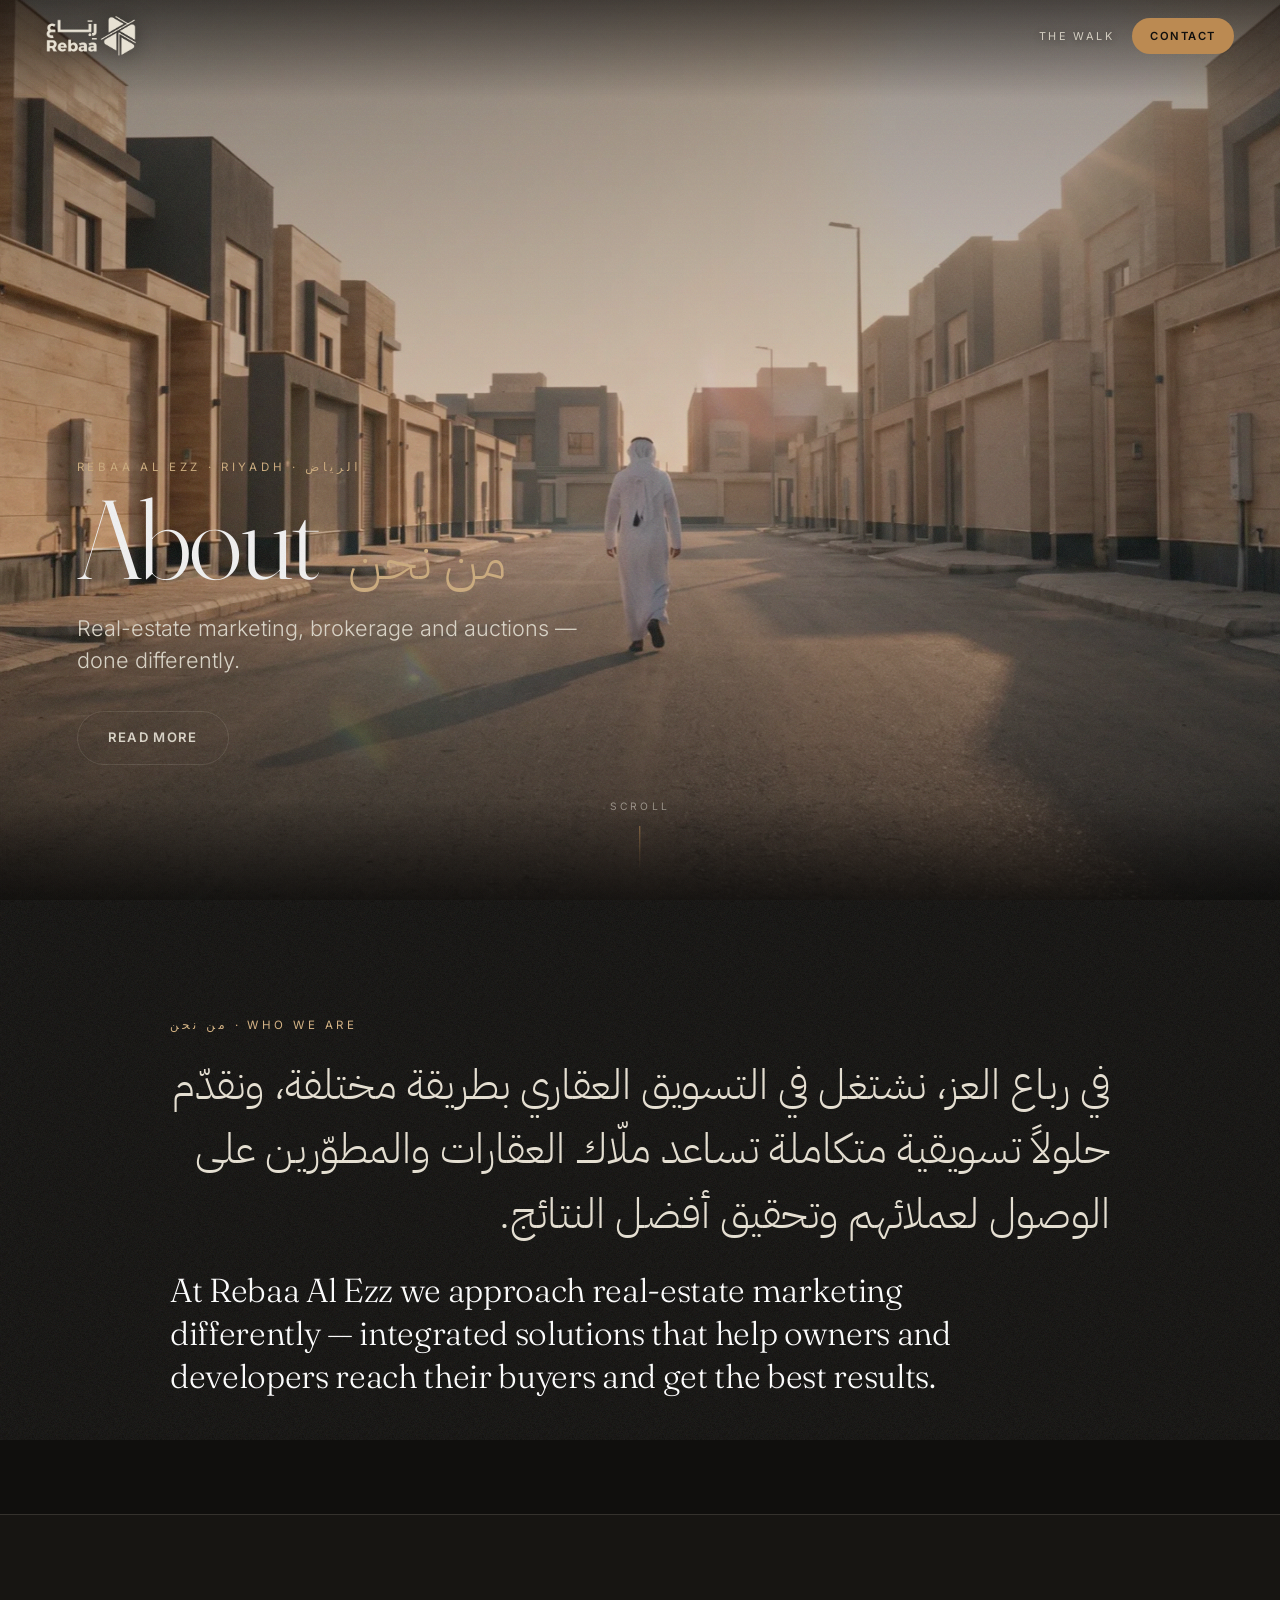
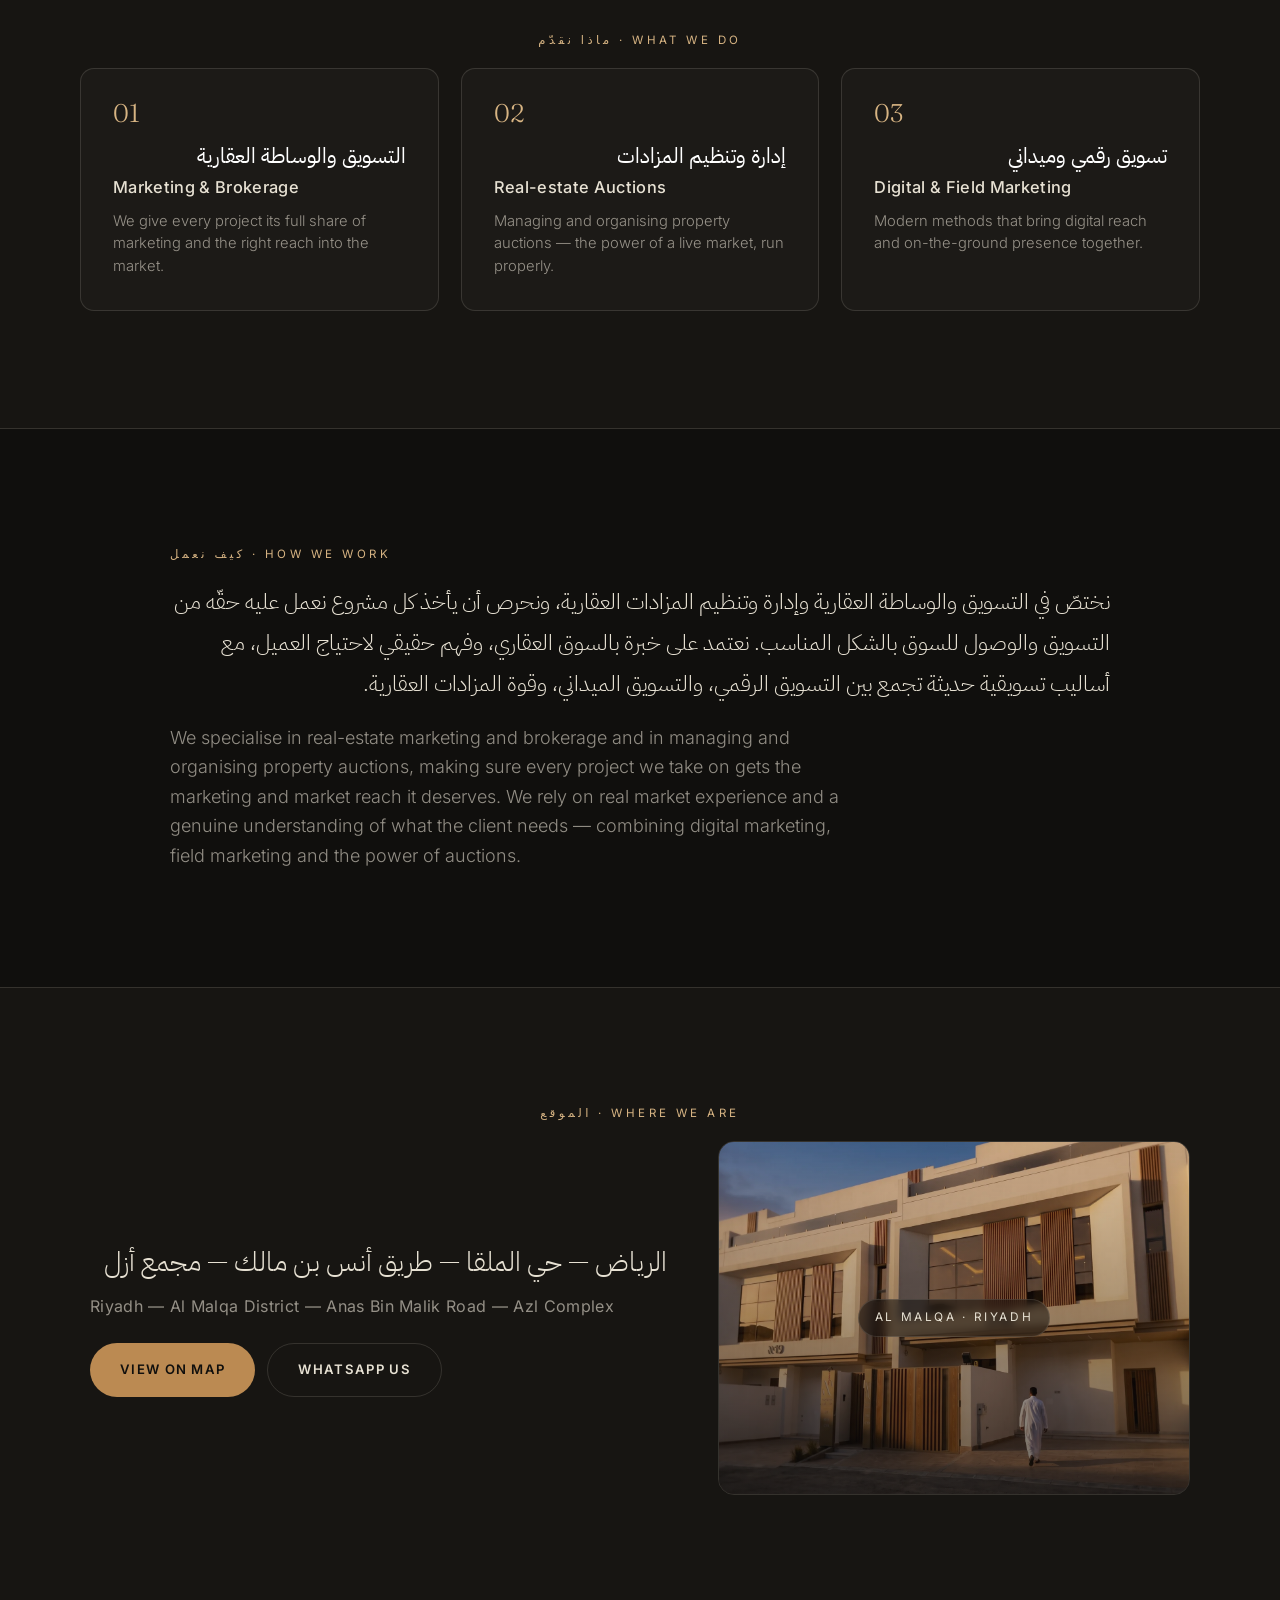
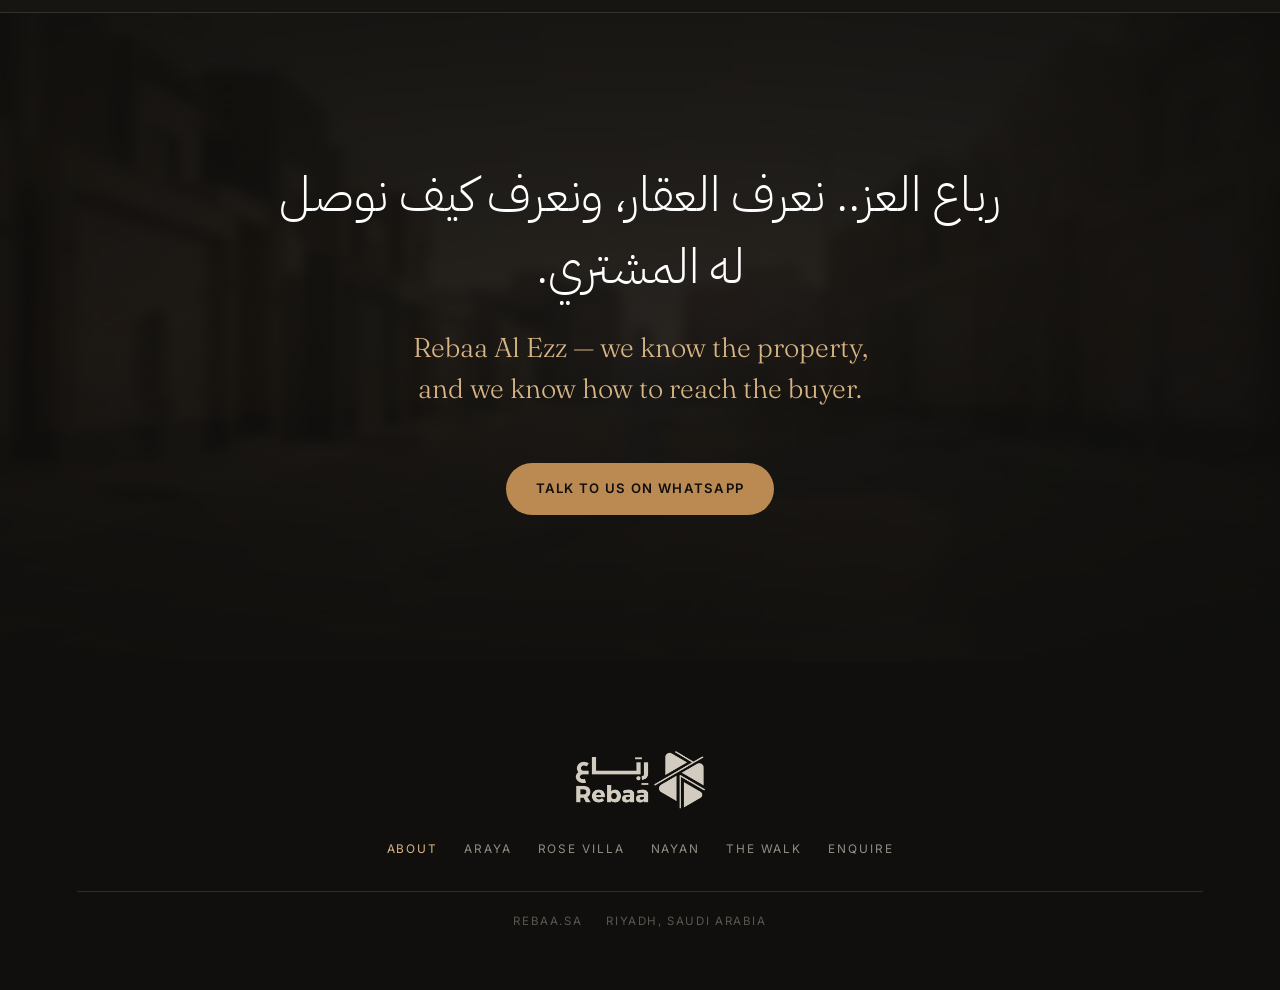
==== about.html @ f57288f0 "Add About page (Rebaa Al Ezz) — bilingual AR/EN, services, location, WhatsApp CTA; link from homepag" ====
<!doctype html>
<html lang="en">
<head>
<meta charset="utf-8" />
<meta name="viewport" content="width=device-width, initial-scale=1, viewport-fit=cover" />
<title>About — Rebaa Al Ezz</title>
<meta name="description" content="Rebaa Al Ezz (رباع العز) — real-estate marketing, brokerage and auctions in Riyadh. We know the property, and we know how to reach the buyer." />
<link rel="canonical" href="https://zaptapagency.github.io/rebaa-the-walk/about.html" />
<meta name="robots" content="index,follow" />
<meta property="og:type" content="website" />
<meta property="og:title" content="About — Rebaa Al Ezz, Riyadh" />
<meta property="og:description" content="Real-estate marketing, brokerage and auctions, done differently. Riyadh — Al Malqa." />
<meta property="og:image" content="https://zaptapagency.github.io/rebaa-the-walk/assets/img/hero.webp" />
<meta property="og:url" content="https://zaptapagency.github.io/rebaa-the-walk/about.html" />
<link rel="icon" type="image/png" href="assets/img/rebaa-symbol.png" />
<link rel="preload" as="image" href="assets/img/hero.webp" />
<link rel="stylesheet" href="assets/fonts/fonts.css?v=13" />
<link rel="stylesheet" href="styles.css?v=13" />
<link rel="stylesheet" href="project.css?v=13" />
<style>
  /* About-page layer */
  .about{ background:var(--ink); }
  .band{ padding:clamp(72px,13vh,150px) clamp(20px,6vw,88px); }
  .band--alt{ background:var(--ink-2); border-top:1px solid var(--line); border-bottom:1px solid var(--line); }
  .wrap{ max-width:940px; margin:0 auto; }
  .band__eyebrow{ font-size:.72rem; letter-spacing:.3em; text-transform:uppercase; color:var(--bronze-soft); margin:0 0 1.6em; }

  .lead-ar{ font-family:var(--arab); direction:rtl; text-align:right; font-size:clamp(1.5rem,3.4vw,2.6rem); line-height:1.55; color:var(--stone); font-weight:300; margin:0; }
  .lead-en{ font-family:var(--display); font-weight:300; font-size:clamp(1.35rem,2.6vw,2.1rem); line-height:1.28; letter-spacing:-.01em; color:var(--paper); margin:.7em 0 0; text-wrap:balance; }

  .body-ar{ font-family:var(--arab); direction:rtl; text-align:right; font-size:clamp(1.1rem,1.8vw,1.35rem); line-height:1.9; color:var(--stone); font-weight:300; margin:0; }
  .body-en{ font-size:clamp(1rem,1.4vw,1.16rem); line-height:1.65; color:var(--stone-dim); margin:1em 0 0; max-width:62ch; font-weight:300; }

  /* Pillars */
  .pillars{ display:grid; grid-template-columns:repeat(3,1fr); gap:clamp(16px,2vw,22px); max-width:1120px; margin:0 auto; }
  .pillar{ border:1px solid var(--line); border-radius:14px; padding:clamp(24px,2.6vw,32px); background:rgba(255,255,255,.025); }
  .pillar__n{ font-family:var(--display); font-weight:300; font-size:1.6rem; color:var(--bronze-soft); line-height:1; }
  .pillar__ar{ font-family:var(--arab); direction:rtl; text-align:right; display:block; font-size:1.3rem; color:var(--paper); margin:.7em 0 .15em; }
  .pillar h3{ font-family:var(--sans); font-weight:500; font-size:1.02rem; letter-spacing:.02em; color:var(--stone); margin:0 0 .6em; }
  .pillar p{ font-size:.92rem; line-height:1.55; color:var(--stone-dim); margin:0; font-weight:300; }

  /* Location */
  .loc{ display:grid; grid-template-columns:1.1fr .9fr; gap:clamp(28px,4vw,60px); align-items:center; max-width:1100px; margin:0 auto; }
  .loc__ar{ font-family:var(--arab); direction:rtl; text-align:right; font-size:clamp(1.25rem,2.2vw,1.7rem); line-height:1.7; color:var(--stone); font-weight:300; margin:0 0 .3em; }
  .loc__en{ font-size:1rem; color:var(--stone-dim); letter-spacing:.02em; margin:0 0 1.6em; }
  .loc__actions{ display:flex; gap:12px; flex-wrap:wrap; }
  .loc__card{ aspect-ratio:4/3; border-radius:16px; overflow:hidden; border:1px solid var(--line); position:relative; }
  .loc__card img{ width:100%; height:100%; object-fit:cover; display:block; filter:saturate(.9); }
  .loc__pin{ position:absolute; inset:0; display:flex; align-items:center; justify-content:center; background:linear-gradient(to top,rgba(16,15,13,.6),rgba(16,15,13,.1)); }
  .loc__pin span{ font-size:.74rem; letter-spacing:.22em; text-transform:uppercase; color:var(--stone); background:rgba(16,15,13,.5); border:1px solid var(--line); padding:9px 16px; border-radius:999px; backdrop-filter:blur(4px); }

  /* Tagline close */
  .close{ position:relative; overflow:hidden; min-height:72svh; display:flex; align-items:center; justify-content:center; text-align:center;
    padding:clamp(80px,14vh,150px) clamp(20px,6vw,88px);
    background:radial-gradient(120% 90% at 50% 0%, rgba(187,138,82,.12), transparent 60%), var(--ink); }
  .close__inner{ position:relative; z-index:2; max-width:760px; }
  .close__ar{ font-family:var(--arab); direction:rtl; font-size:clamp(1.7rem,4.2vw,3rem); line-height:1.5; color:var(--paper); font-weight:300; margin:0 0 .5em; }
  .close__en{ font-family:var(--display); font-weight:300; font-size:clamp(1.2rem,2.2vw,1.7rem); color:var(--bronze-soft); margin:0 0 2em; text-wrap:balance; }

  @media (max-width:820px){
    .pillars{ grid-template-columns:1fr; }
    .loc{ grid-template-columns:1fr; }
    .loc__card{ order:-1; }
  }
</style>
</head>
<body>

<div class="preloader" id="preloader" aria-hidden="true">
  <img class="preloader__logo" src="assets/img/rebaa-lockup.png" alt="Rebaa — Real Estate Development" />
  <div class="preloader__bar"><span id="preloaderFill"></span></div>
</div>

<div class="progress" aria-hidden="true"><span id="progressFill"></span></div>
<div class="film" aria-hidden="true"></div>

<header class="topbar">
  <a href="index.html" class="wordmark" aria-label="Rebaa — home">
    <img class="wordmark__img" src="assets/img/rebaa-mark.png" alt="Rebaa" />
  </a>
  <nav style="display:flex;gap:18px;align-items:center">
    <a class="topbar__back" href="index.html">The Walk</a>
    <a class="topbar__cta" href="https://wa.me/966561291512?text=%D9%85%D8%B1%D8%AD%D8%A8%D8%A7%D9%8B%20%D8%B1%D8%A8%D8%A7%D8%B9%20%D8%A7%D9%84%D8%B9%D8%B2%D8%8C%20%D8%A3%D8%B1%D8%BA%D8%A8%20%D8%A8%D8%A7%D9%84%D8%AA%D9%88%D8%A7%D8%B5%D9%84%20%D9%85%D8%B9%D9%83%D9%85" target="_blank" rel="noopener">Contact</a>
  </nav>
</header>

<main class="about">

  <!-- HERO -->
  <section class="p-hero" id="hero">
    <div class="p-hero__media" aria-hidden="true">
      <video class="bgvid" id="heroVid" poster="assets/img/hero.webp" muted loop autoplay playsinline preload="auto">
        <source src="assets/video/hero.mp4" type="video/mp4" />
      </video>
      <div class="scrim scrim--hero"></div>
      <div class="grain" aria-hidden="true"></div>
    </div>
    <div class="p-hero__content">
      <p class="p-hero__place">Rebaa Al Ezz · Riyadh · <span dir="rtl" lang="ar">الرياض</span></p>
      <div class="p-names">
        <h1 class="p-name">About</h1>
        <span class="p-name-ar" dir="rtl" lang="ar">من نحن</span>
      </div>
      <p class="p-hero__tag">Real-estate marketing, brokerage and auctions — done differently.</p>
      <div class="p-hero__cta">
        <a class="wa-btn wa-btn--ghost" href="#story">Read more</a>
      </div>
    </div>
    <a href="#story" class="scrollcue" aria-label="Read more"><span>Scroll</span><i></i></a>
  </section>

  <!-- WHO WE ARE -->
  <section class="band" id="story">
    <div class="wrap reveal">
      <p class="band__eyebrow">من نحن · Who we are</p>
      <p class="lead-ar" dir="rtl" lang="ar">في رباع العز، نشتغل في التسويق العقاري بطريقة مختلفة، ونقدّم حلولاً تسويقية متكاملة تساعد ملّاك العقارات والمطوّرين على الوصول لعملائهم وتحقيق أفضل النتائج.</p>
      <p class="lead-en">At Rebaa Al Ezz we approach real-estate marketing differently — integrated solutions that help owners and developers reach their buyers and get the best results.</p>
    </div>
  </section>

  <!-- WHAT WE DO -->
  <section class="band band--alt">
    <p class="band__eyebrow" style="text-align:center">ماذا نقدّم · What we do</p>
    <div class="pillars">
      <div class="pillar reveal">
        <div class="pillar__n">01</div>
        <span class="pillar__ar" dir="rtl" lang="ar">التسويق والوساطة العقارية</span>
        <h3>Marketing &amp; Brokerage</h3>
        <p>We give every project its full share of marketing and the right reach into the market.</p>
      </div>
      <div class="pillar reveal">
        <div class="pillar__n">02</div>
        <span class="pillar__ar" dir="rtl" lang="ar">إدارة وتنظيم المزادات</span>
        <h3>Real-estate Auctions</h3>
        <p>Managing and organising property auctions — the power of a live market, run properly.</p>
      </div>
      <div class="pillar reveal">
        <div class="pillar__n">03</div>
        <span class="pillar__ar" dir="rtl" lang="ar">تسويق رقمي وميداني</span>
        <h3>Digital &amp; Field Marketing</h3>
        <p>Modern methods that bring digital reach and on-the-ground presence together.</p>
      </div>
    </div>
  </section>

  <!-- HOW WE WORK -->
  <section class="band">
    <div class="wrap reveal">
      <p class="band__eyebrow">كيف نعمل · How we work</p>
      <p class="body-ar" dir="rtl" lang="ar">نختصّ في التسويق والوساطة العقارية وإدارة وتنظيم المزادات العقارية، ونحرص أن يأخذ كل مشروع نعمل عليه حقّه من التسويق والوصول للسوق بالشكل المناسب. نعتمد على خبرة بالسوق العقاري، وفهم حقيقي لاحتياج العميل، مع أساليب تسويقية حديثة تجمع بين التسويق الرقمي، والتسويق الميداني، وقوة المزادات العقارية.</p>
      <p class="body-en">We specialise in real-estate marketing and brokerage and in managing and organising property auctions, making sure every project we take on gets the marketing and market reach it deserves. We rely on real market experience and a genuine understanding of what the client needs — combining digital marketing, field marketing and the power of auctions.</p>
    </div>
  </section>

  <!-- WHERE WE ARE -->
  <section class="band band--alt">
    <p class="band__eyebrow" style="text-align:center">الموقع · Where we are</p>
    <div class="loc">
      <div class="reveal">
        <p class="loc__ar" dir="rtl" lang="ar">الرياض — حي الملقا — طريق أنس بن مالك — مجمع أزل</p>
        <p class="loc__en">Riyadh — Al Malqa District — Anas Bin Malik Road — Azl Complex</p>
        <div class="loc__actions">
          <a class="wa-btn" href="https://www.google.com/maps/search/?api=1&amp;query=Azl%20Complex%20Anas%20Bin%20Malik%20Road%20Al%20Malqa%20Riyadh" target="_blank" rel="noopener">View on map</a>
          <a class="wa-btn wa-btn--ghost" href="https://wa.me/966561291512?text=%D9%85%D8%B1%D8%AD%D8%A8%D8%A7%D9%8B%20%D8%B1%D8%A8%D8%A7%D8%B9%20%D8%A7%D9%84%D8%B9%D8%B2%D8%8C%20%D8%A3%D8%B1%D8%BA%D8%A8%20%D8%A8%D8%A7%D9%84%D8%AA%D9%88%D8%A7%D8%B5%D9%84%20%D9%85%D8%B9%D9%83%D9%85" target="_blank" rel="noopener">WhatsApp us</a>
        </div>
      </div>
      <a class="loc__card reveal" href="https://www.google.com/maps/search/?api=1&amp;query=Azl%20Complex%20Anas%20Bin%20Malik%20Road%20Al%20Malqa%20Riyadh" target="_blank" rel="noopener" aria-label="Open location on Google Maps">
        <img src="assets/img/nayan.webp" alt="Rebaa Al Ezz — Riyadh" loading="lazy" />
        <span class="loc__pin"><span>Al Malqa · Riyadh</span></span>
      </a>
    </div>
  </section>

  <!-- CLOSING TAGLINE -->
  <section class="close" id="contact">
    <div class="ambient" aria-hidden="true">
      <div class="ambient__img" style="background-image:url('assets/img/hero.webp')"></div>
      <div class="scrim scrim--veil"></div>
    </div>
    <div class="close__inner reveal">
      <p class="close__ar" dir="rtl" lang="ar">رباع العز.. نعرف العقار، ونعرف كيف نوصل له المشتري.</p>
      <p class="close__en">Rebaa Al Ezz — we know the property, and we know how to reach the buyer.</p>
      <a class="wa-btn" href="https://wa.me/966561291512?text=%D9%85%D8%B1%D8%AD%D8%A8%D8%A7%D9%8B%20%D8%B1%D8%A8%D8%A7%D8%B9%20%D8%A7%D9%84%D8%B9%D8%B2%D8%8C%20%D8%A3%D8%B1%D8%BA%D8%A8%20%D8%A8%D8%A7%D9%84%D8%AA%D9%88%D8%A7%D8%B5%D9%84%20%D9%85%D8%B9%D9%83%D9%85" target="_blank" rel="noopener">Talk to us on WhatsApp</a>
    </div>
  </section>

</main>

<footer class="p-foot">
  <img class="p-foot__logo" src="assets/img/rebaa-mark.png" alt="Rebaa" />
  <nav class="p-foot__nav">
    <a href="about.html" class="is-here">About</a>
    <a href="araya.html">Araya</a>
    <a href="rosevilla.html">Rose Villa</a>
    <a href="nayan.html">Nayan</a>
    <a href="index.html">The Walk</a>
    <a href="offer.html">Enquire</a>
  </nav>
  <div class="p-foot__meta">
    <span>rebaa.sa</span>
    <span>Riyadh, Saudi Arabia</span>
  </div>
</footer>

<script src="assets/vendor/lenis.min.js?v=13"></script>
<script src="project.js?v=13"></script>
</body>
</html>
---- assets/fonts/fonts.css ----
/* latin-ext */
@font-face {
  font-family: 'Fraunces';
  font-style: normal;
  font-weight: 300;
  font-display: swap;
  src: url(6NU78FyLNQOQZAnv9bYEvDiIdE9Ea92uemAk_WBq8U_9v0c2Wa0KxCFTeO-U.woff2) format('woff2');
  unicode-range: U+0100-02BA, U+02BD-02C5, U+02C7-02CC, U+02CE-02D7, U+02DD-02FF, U+0304, U+0308, U+0329, U+1D00-1DBF, U+1E00-1E9F, U+1EF2-1EFF, U+2020, U+20A0-20AB, U+20AD-20C0, U+2113, U+2C60-2C7F, U+A720-A7FF;
}
/* latin */
@font-face {
  font-family: 'Fraunces';
  font-style: normal;
  font-weight: 300;
  font-display: swap;
  src: url(6NU78FyLNQOQZAnv9bYEvDiIdE9Ea92uemAk_WBq8U_9v0c2Wa0KxC9TeA.woff2) format('woff2');
  unicode-range: U+0000-00FF, U+0131, U+0152-0153, U+02BB-02BC, U+02C6, U+02DA, U+02DC, U+0304, U+0308, U+0329, U+2000-206F, U+20AC, U+2122, U+2191, U+2193, U+2212, U+2215, U+FEFF, U+FFFD;
}
/* latin-ext */
@font-face {
  font-family: 'Fraunces';
  font-style: normal;
  font-weight: 400;
  font-display: swap;
  src: url(6NU78FyLNQOQZAnv9bYEvDiIdE9Ea92uemAk_WBq8U_9v0c2Wa0KxCFTeO-U.woff2) format('woff2');
  unicode-range: U+0100-02BA, U+02BD-02C5, U+02C7-02CC, U+02CE-02D7, U+02DD-02FF, U+0304, U+0308, U+0329, U+1D00-1DBF, U+1E00-1E9F, U+1EF2-1EFF, U+2020, U+20A0-20AB, U+20AD-20C0, U+2113, U+2C60-2C7F, U+A720-A7FF;
}
/* latin */
@font-face {
  font-family: 'Fraunces';
  font-style: normal;
  font-weight: 400;
  font-display: swap;
  src: url(6NU78FyLNQOQZAnv9bYEvDiIdE9Ea92uemAk_WBq8U_9v0c2Wa0KxC9TeA.woff2) format('woff2');
  unicode-range: U+0000-00FF, U+0131, U+0152-0153, U+02BB-02BC, U+02C6, U+02DA, U+02DC, U+0304, U+0308, U+0329, U+2000-206F, U+20AC, U+2122, U+2191, U+2193, U+2212, U+2215, U+FEFF, U+FFFD;
}
/* latin-ext */
@font-face {
  font-family: 'Fraunces';
  font-style: normal;
  font-weight: 500;
  font-display: swap;
  src: url(6NU78FyLNQOQZAnv9bYEvDiIdE9Ea92uemAk_WBq8U_9v0c2Wa0KxCFTeO-U.woff2) format('woff2');
  unicode-range: U+0100-02BA, U+02BD-02C5, U+02C7-02CC, U+02CE-02D7, U+02DD-02FF, U+0304, U+0308, U+0329, U+1D00-1DBF, U+1E00-1E9F, U+1EF2-1EFF, U+2020, U+20A0-20AB, U+20AD-20C0, U+2113, U+2C60-2C7F, U+A720-A7FF;
}
/* latin */
@font-face {
  font-family: 'Fraunces';
  font-style: normal;
  font-weight: 500;
  font-display: swap;
  src: url(6NU78FyLNQOQZAnv9bYEvDiIdE9Ea92uemAk_WBq8U_9v0c2Wa0KxC9TeA.woff2) format('woff2');
  unicode-range: U+0000-00FF, U+0131, U+0152-0153, U+02BB-02BC, U+02C6, U+02DA, U+02DC, U+0304, U+0308, U+0329, U+2000-206F, U+20AC, U+2122, U+2191, U+2193, U+2212, U+2215, U+FEFF, U+FFFD;
}
/* arabic */
@font-face {
  font-family: 'IBM Plex Sans Arabic';
  font-style: normal;
  font-weight: 300;
  font-display: swap;
  src: url(Qw3NZRtWPQCuHme67tEYUIx3Kh0PHR9N6YOW_uCRXMR5Kw.woff2) format('woff2');
  unicode-range: U+0600-06FF, U+0750-077F, U+0870-088E, U+0890-0891, U+0897-08E1, U+08E3-08FF, U+200C-200E, U+2010-2011, U+204F, U+2E41, U+FB50-FDFF, U+FE70-FE74, U+FE76-FEFC, U+102E0-102FB, U+10E60-10E7E, U+10EC2-10EC4, U+10EFC-10EFF, U+1EE00-1EE03, U+1EE05-1EE1F, U+1EE21-1EE22, U+1EE24, U+1EE27, U+1EE29-1EE32, U+1EE34-1EE37, U+1EE39, U+1EE3B, U+1EE42, U+1EE47, U+1EE49, U+1EE4B, U+1EE4D-1EE4F, U+1EE51-1EE52, U+1EE54, U+1EE57, U+1EE59, U+1EE5B, U+1EE5D, U+1EE5F, U+1EE61-1EE62, U+1EE64, U+1EE67-1EE6A, U+1EE6C-1EE72, U+1EE74-1EE77, U+1EE79-1EE7C, U+1EE7E, U+1EE80-1EE89, U+1EE8B-1EE9B, U+1EEA1-1EEA3, U+1EEA5-1EEA9, U+1EEAB-1EEBB, U+1EEF0-1EEF1;
}
/* latin-ext */
@font-face {
  font-family: 'IBM Plex Sans Arabic';
  font-style: normal;
  font-weight: 300;
  font-display: swap;
  src: url(Qw3NZRtWPQCuHme67tEYUIx3Kh0PHR9N6YOW_uCaXMR5Kw.woff2) format('woff2');
  unicode-range: U+0100-02BA, U+02BD-02C5, U+02C7-02CC, U+02CE-02D7, U+02DD-02FF, U+0304, U+0308, U+0329, U+1D00-1DBF, U+1E00-1E9F, U+1EF2-1EFF, U+2020, U+20A0-20AB, U+20AD-20C0, U+2113, U+2C60-2C7F, U+A720-A7FF;
}
/* latin */
@font-face {
  font-family: 'IBM Plex Sans Arabic';
  font-style: normal;
  font-weight: 300;
  font-display: swap;
  src: url(Qw3NZRtWPQCuHme67tEYUIx3Kh0PHR9N6YOW_uCUXMQ.woff2) format('woff2');
  unicode-range: U+0000-00FF, U+0131, U+0152-0153, U+02BB-02BC, U+02C6, U+02DA, U+02DC, U+0304, U+0308, U+0329, U+2000-206F, U+20AC, U+2122, U+2191, U+2193, U+2212, U+2215, U+FEFF, U+FFFD;
}
/* arabic */
@font-face {
  font-family: 'IBM Plex Sans Arabic';
  font-style: normal;
  font-weight: 400;
  font-display: swap;
  src: url(Qw3CZRtWPQCuHme67tEYUIx3Kh0PHR9N6Ys43PWrfQ.woff2) format('woff2');
  unicode-range: U+0600-06FF, U+0750-077F, U+0870-088E, U+0890-0891, U+0897-08E1, U+08E3-08FF, U+200C-200E, U+2010-2011, U+204F, U+2E41, U+FB50-FDFF, U+FE70-FE74, U+FE76-FEFC, U+102E0-102FB, U+10E60-10E7E, U+10EC2-10EC4, U+10EFC-10EFF, U+1EE00-1EE03, U+1EE05-1EE1F, U+1EE21-1EE22, U+1EE24, U+1EE27, U+1EE29-1EE32, U+1EE34-1EE37, U+1EE39, U+1EE3B, U+1EE42, U+1EE47, U+1EE49, U+1EE4B, U+1EE4D-1EE4F, U+1EE51-1EE52, U+1EE54, U+1EE57, U+1EE59, U+1EE5B, U+1EE5D, U+1EE5F, U+1EE61-1EE62, U+1EE64, U+1EE67-1EE6A, U+1EE6C-1EE72, U+1EE74-1EE77, U+1EE79-1EE7C, U+1EE7E, U+1EE80-1EE89, U+1EE8B-1EE9B, U+1EEA1-1EEA3, U+1EEA5-1EEA9, U+1EEAB-1EEBB, U+1EEF0-1EEF1;
}
/* latin-ext */
@font-face {
  font-family: 'IBM Plex Sans Arabic';
  font-style: normal;
  font-weight: 400;
  font-display: swap;
  src: url(Qw3CZRtWPQCuHme67tEYUIx3Kh0PHR9N6Ysz3PWrfQ.woff2) format('woff2');
  unicode-range: U+0100-02BA, U+02BD-02C5, U+02C7-02CC, U+02CE-02D7, U+02DD-02FF, U+0304, U+0308, U+0329, U+1D00-1DBF, U+1E00-1E9F, U+1EF2-1EFF, U+2020, U+20A0-20AB, U+20AD-20C0, U+2113, U+2C60-2C7F, U+A720-A7FF;
}
/* latin */
@font-face {
  font-family: 'IBM Plex Sans Arabic';
  font-style: normal;
  font-weight: 400;
  font-display: swap;
  src: url(Qw3CZRtWPQCuHme67tEYUIx3Kh0PHR9N6Ys93PU.woff2) format('woff2');
  unicode-range: U+0000-00FF, U+0131, U+0152-0153, U+02BB-02BC, U+02C6, U+02DA, U+02DC, U+0304, U+0308, U+0329, U+2000-206F, U+20AC, U+2122, U+2191, U+2193, U+2212, U+2215, U+FEFF, U+FFFD;
}
/* arabic */
@font-face {
  font-family: 'IBM Plex Sans Arabic';
  font-style: normal;
  font-weight: 600;
  font-display: swap;
  src: url(Qw3NZRtWPQCuHme67tEYUIx3Kh0PHR9N6YPi-OCRXMR5Kw.woff2) format('woff2');
  unicode-range: U+0600-06FF, U+0750-077F, U+0870-088E, U+0890-0891, U+0897-08E1, U+08E3-08FF, U+200C-200E, U+2010-2011, U+204F, U+2E41, U+FB50-FDFF, U+FE70-FE74, U+FE76-FEFC, U+102E0-102FB, U+10E60-10E7E, U+10EC2-10EC4, U+10EFC-10EFF, U+1EE00-1EE03, U+1EE05-1EE1F, U+1EE21-1EE22, U+1EE24, U+1EE27, U+1EE29-1EE32, U+1EE34-1EE37, U+1EE39, U+1EE3B, U+1EE42, U+1EE47, U+1EE49, U+1EE4B, U+1EE4D-1EE4F, U+1EE51-1EE52, U+1EE54, U+1EE57, U+1EE59, U+1EE5B, U+1EE5D, U+1EE5F, U+1EE61-1EE62, U+1EE64, U+1EE67-1EE6A, U+1EE6C-1EE72, U+1EE74-1EE77, U+1EE79-1EE7C, U+1EE7E, U+1EE80-1EE89, U+1EE8B-1EE9B, U+1EEA1-1EEA3, U+1EEA5-1EEA9, U+1EEAB-1EEBB, U+1EEF0-1EEF1;
}
/* latin-ext */
@font-face {
  font-family: 'IBM Plex Sans Arabic';
  font-style: normal;
  font-weight: 600;
  font-display: swap;
  src: url(Qw3NZRtWPQCuHme67tEYUIx3Kh0PHR9N6YPi-OCaXMR5Kw.woff2) format('woff2');
  unicode-range: U+0100-02BA, U+02BD-02C5, U+02C7-02CC, U+02CE-02D7, U+02DD-02FF, U+0304, U+0308, U+0329, U+1D00-1DBF, U+1E00-1E9F, U+1EF2-1EFF, U+2020, U+20A0-20AB, U+20AD-20C0, U+2113, U+2C60-2C7F, U+A720-A7FF;
}
/* latin */
@font-face {
  font-family: 'IBM Plex Sans Arabic';
  font-style: normal;
  font-weight: 600;
  font-display: swap;
  src: url(Qw3NZRtWPQCuHme67tEYUIx3Kh0PHR9N6YPi-OCUXMQ.woff2) format('woff2');
  unicode-range: U+0000-00FF, U+0131, U+0152-0153, U+02BB-02BC, U+02C6, U+02DA, U+02DC, U+0304, U+0308, U+0329, U+2000-206F, U+20AC, U+2122, U+2191, U+2193, U+2212, U+2215, U+FEFF, U+FFFD;
}
/* latin-ext */
@font-face {
  font-family: 'Inter';
  font-style: normal;
  font-weight: 300;
  font-display: swap;
  src: url(UcC73FwrK3iLTeHuS_nVMrMxCp50SjIa25L7SUc.woff2) format('woff2');
  unicode-range: U+0100-02BA, U+02BD-02C5, U+02C7-02CC, U+02CE-02D7, U+02DD-02FF, U+0304, U+0308, U+0329, U+1D00-1DBF, U+1E00-1E9F, U+1EF2-1EFF, U+2020, U+20A0-20AB, U+20AD-20C0, U+2113, U+2C60-2C7F, U+A720-A7FF;
}
/* latin */
@font-face {
  font-family: 'Inter';
  font-style: normal;
  font-weight: 300;
  font-display: swap;
  src: url(UcC73FwrK3iLTeHuS_nVMrMxCp50SjIa1ZL7.woff2) format('woff2');
  unicode-range: U+0000-00FF, U+0131, U+0152-0153, U+02BB-02BC, U+02C6, U+02DA, U+02DC, U+0304, U+0308, U+0329, U+2000-206F, U+20AC, U+2122, U+2191, U+2193, U+2212, U+2215, U+FEFF, U+FFFD;
}
/* latin-ext */
@font-face {
  font-family: 'Inter';
  font-style: normal;
  font-weight: 400;
  font-display: swap;
  src: url(UcC73FwrK3iLTeHuS_nVMrMxCp50SjIa25L7SUc.woff2) format('woff2');
  unicode-range: U+0100-02BA, U+02BD-02C5, U+02C7-02CC, U+02CE-02D7, U+02DD-02FF, U+0304, U+0308, U+0329, U+1D00-1DBF, U+1E00-1E9F, U+1EF2-1EFF, U+2020, U+20A0-20AB, U+20AD-20C0, U+2113, U+2C60-2C7F, U+A720-A7FF;
}
/* latin */
@font-face {
  font-family: 'Inter';
  font-style: normal;
  font-weight: 400;
  font-display: swap;
  src: url(UcC73FwrK3iLTeHuS_nVMrMxCp50SjIa1ZL7.woff2) format('woff2');
  unicode-range: U+0000-00FF, U+0131, U+0152-0153, U+02BB-02BC, U+02C6, U+02DA, U+02DC, U+0304, U+0308, U+0329, U+2000-206F, U+20AC, U+2122, U+2191, U+2193, U+2212, U+2215, U+FEFF, U+FFFD;
}
/* latin-ext */
@font-face {
  font-family: 'Inter';
  font-style: normal;
  font-weight: 500;
  font-display: swap;
  src: url(UcC73FwrK3iLTeHuS_nVMrMxCp50SjIa25L7SUc.woff2) format('woff2');
  unicode-range: U+0100-02BA, U+02BD-02C5, U+02C7-02CC, U+02CE-02D7, U+02DD-02FF, U+0304, U+0308, U+0329, U+1D00-1DBF, U+1E00-1E9F, U+1EF2-1EFF, U+2020, U+20A0-20AB, U+20AD-20C0, U+2113, U+2C60-2C7F, U+A720-A7FF;
}
/* latin */
@font-face {
  font-family: 'Inter';
  font-style: normal;
  font-weight: 500;
  font-display: swap;
  src: url(UcC73FwrK3iLTeHuS_nVMrMxCp50SjIa1ZL7.woff2) format('woff2');
  unicode-range: U+0000-00FF, U+0131, U+0152-0153, U+02BB-02BC, U+02C6, U+02DA, U+02DC, U+0304, U+0308, U+0329, U+2000-206F, U+20AC, U+2122, U+2191, U+2193, U+2212, U+2215, U+FEFF, U+FFFD;
}
/* latin-ext */
@font-face {
  font-family: 'Inter';
  font-style: normal;
  font-weight: 600;
  font-display: swap;
  src: url(UcC73FwrK3iLTeHuS_nVMrMxCp50SjIa25L7SUc.woff2) format('woff2');
  unicode-range: U+0100-02BA, U+02BD-02C5, U+02C7-02CC, U+02CE-02D7, U+02DD-02FF, U+0304, U+0308, U+0329, U+1D00-1DBF, U+1E00-1E9F, U+1EF2-1EFF, U+2020, U+20A0-20AB, U+20AD-20C0, U+2113, U+2C60-2C7F, U+A720-A7FF;
}
/* latin */
@font-face {
  font-family: 'Inter';
  font-style: normal;
  font-weight: 600;
  font-display: swap;
  src: url(UcC73FwrK3iLTeHuS_nVMrMxCp50SjIa1ZL7.woff2) format('woff2');
  unicode-range: U+0000-00FF, U+0131, U+0152-0153, U+02BB-02BC, U+02C6, U+02DA, U+02DC, U+0304, U+0308, U+0329, U+2000-206F, U+20AC, U+2122, U+2191, U+2193, U+2212, U+2215, U+FEFF, U+FFFD;
}
---- styles.css ----
/* ============================================================
   Rebaa — The Walk
   Layout: full-bleed cinematic scroll. Sticky video chapters,
   a right-side chapter rail, a bronze top progress line.
   Committed single visual world: dark, warm, filmic.
   ============================================================ */

:root{
  /* Color — Rebaa palette (Stone / Charcoal / Bronze on an ink ground) */
  --ink:        #100f0d;   /* deep ground behind everything */
  --ink-2:      #171512;
  --charcoal:   #2b2a28;
  --stone:      #e7e1d3;   /* primary light text */
  --stone-dim:  rgba(231,225,211,.60);
  --stone-faint:rgba(231,225,211,.34);
  --paper:      #ffffff;
  --bronze:     #bb8a52;   /* single deliberate accent */
  --bronze-soft:#d7b483;
  --line:       rgba(231,225,211,.14);

  /* Type */
  --display: "Fraunces", Georgia, "Times New Roman", serif;
  --sans:    "Inter", system-ui, -apple-system, sans-serif;
  --arab:    "IBM Plex Sans Arabic", "Inter", sans-serif;

  /* Motion */
  --ease: cubic-bezier(.22,.61,.36,1);

  color-scheme: dark;
}

*{ box-sizing:border-box; }
html{ -webkit-font-smoothing:antialiased; text-rendering:optimizeLegibility; }
html, body{ margin:0; background:var(--ink); color:var(--stone); }
body{
  font-family:var(--sans);
  font-weight:400;
  line-height:1.5;
  overflow-x:hidden;
}

/* Lenis smooth scroll */
html.lenis, html.lenis body{ height:auto; }
.lenis.lenis-smooth{ scroll-behavior:auto !important; }
.lenis.lenis-smooth [data-lenis-prevent]{ overscroll-behavior:contain; }
.lenis.lenis-stopped{ overflow:hidden; }
img,video{ max-width:100%; display:block; }
a{ color:inherit; text-decoration:none; }
::selection{ background:var(--bronze); color:var(--ink); }

/* ---------- Shared type bits ---------- */
.eyebrow{
  font-size:.72rem; letter-spacing:.32em; text-transform:uppercase;
  color:var(--bronze-soft); font-weight:500; margin:0;
}

/* ============================================================
   Preloader
   ============================================================ */
.preloader{
  position:fixed; inset:0; z-index:200;
  background:var(--ink);
  display:flex; flex-direction:column; align-items:center; justify-content:center;
  gap:28px;
  transition:opacity .9s var(--ease), visibility .9s var(--ease);
}
.preloader.is-done{ opacity:0; visibility:hidden; }
.preloader__logo{ width:clamp(190px,30vw,280px); height:auto; opacity:.95; }
.preloader__bar{ width:140px; height:1px; background:var(--line); overflow:hidden; }
.preloader__bar span{ display:block; height:100%; width:0; background:var(--bronze); transition:width .2s linear; }

/* ============================================================
   Scroll progress + top bar
   ============================================================ */
.progress{
  position:fixed; top:0; left:0; right:0; height:2px; z-index:120;
  background:transparent;
}
.progress span{ display:block; height:100%; width:0; background:linear-gradient(90deg,var(--bronze),var(--bronze-soft)); }

.topbar{
  position:fixed; top:0; left:0; right:0; z-index:110;
  display:flex; align-items:center; justify-content:space-between;
  padding:20px clamp(18px,4vw,46px);
  padding-top:calc(16px + env(safe-area-inset-top,0px));
  pointer-events:none;
}
.topbar a{ pointer-events:auto; }
.wordmark{ display:flex; align-items:center; }
.wordmark__img{ height:clamp(30px,4.4vw,40px); width:auto; filter:drop-shadow(0 1px 10px rgba(0,0,0,.5)); }
.topbar__meta{ font-size:.68rem; letter-spacing:.28em; text-transform:uppercase; color:var(--stone); opacity:.85; text-shadow:0 1px 8px rgba(0,0,0,.6); }

/* ============================================================
   Chapter rail (right side)
   ============================================================ */
.rail{
  position:fixed; z-index:110; right:clamp(14px,3vw,34px); top:50%; transform:translateY(-50%);
  display:flex; flex-direction:column; gap:18px;
}
.rail__item{ display:flex; align-items:center; gap:12px; justify-content:flex-end; }
.rail__item i{
  width:9px; height:9px; border-radius:50%;
  border:1px solid var(--stone-faint); background:transparent;
  transition:all .4s var(--ease); flex:0 0 auto;
}
.rail__item span{
  font-size:.66rem; letter-spacing:.14em; text-transform:uppercase;
  color:var(--stone-faint);
  opacity:0; transform:translateX(6px);
  transition:all .4s var(--ease);
  white-space:nowrap;
}
.rail__item:hover span{ opacity:1; transform:translateX(0); color:var(--stone-dim); }
.rail__item.is-active i{ background:var(--bronze); border-color:var(--bronze); transform:scale(1.25); box-shadow:0 0 0 4px rgba(187,138,82,.16); }
.rail__item.is-active span{ opacity:1; transform:translateX(0); color:var(--stone); }

/* ============================================================
   Media primitives (video, scrim, grain)
   ============================================================ */
.bgvid{
  position:absolute; inset:0; width:100%; height:100%;
  object-fit:cover; object-position:center;
  transform:translateZ(0); backface-visibility:hidden;
}
.scrim{
  position:absolute; inset:0;
  background:
    linear-gradient(to top, rgba(16,15,13,.82) 0%, rgba(16,15,13,.12) 42%, rgba(16,15,13,.34) 100%),
    linear-gradient(to right, rgba(16,15,13,.55), rgba(16,15,13,0) 55%);
}
.scrim--hero{
  background:
    linear-gradient(to top, rgba(16,15,13,.80) 0%, rgba(16,15,13,0) 40%, rgba(16,15,13,.45) 100%);
}
.grain{
  position:absolute; inset:0; pointer-events:none; opacity:.05; mix-blend-mode:overlay;
  background-image:url("data:image/svg+xml,%3Csvg xmlns='http://www.w3.org/2000/svg' width='120' height='120'%3E%3Cfilter id='n'%3E%3CfeTurbulence type='fractalNoise' baseFrequency='.9' numOctaves='2'/%3E%3C/filter%3E%3Crect width='100%25' height='100%25' filter='url(%23n)'/%3E%3C/svg%3E");
}

/* ============================================================
   GLOBAL CINEMATIC LAYER — over the whole page
   widescreen grade + vignette + animated grain + faint flicker
   ============================================================ */
.film{
  position:fixed; inset:0; z-index:95; pointer-events:none;
  background:
    /* warm cinematic grade */
    linear-gradient(to bottom, rgba(40,26,12,.06), rgba(10,14,20,.06)),
    /* widescreen top/bottom darkening */
    linear-gradient(to bottom, rgba(6,5,4,.55) 0%, transparent 11%, transparent 89%, rgba(6,5,4,.62) 100%),
    /* vignette */
    radial-gradient(135% 120% at 50% 46%, transparent 48%, rgba(6,5,4,.5) 100%);
  animation:filmFlicker 7s ease-in-out infinite;
}
.film::after{
  content:""; position:absolute; inset:-60%;
  background-image:url("data:image/svg+xml,%3Csvg xmlns='http://www.w3.org/2000/svg' width='160' height='160'%3E%3Cfilter id='n'%3E%3CfeTurbulence type='fractalNoise' baseFrequency='1.4' numOctaves='2' stitchTiles='stitch'/%3E%3C/filter%3E%3Crect width='100%25' height='100%25' filter='url(%23n)'/%3E%3C/svg%3E");
  background-size:90px 90px;
  opacity:.11; mix-blend-mode:overlay;
  animation:filmGrain 1.05s steps(3) infinite;
}
@keyframes filmGrain{
  0%{transform:translate(0,0)} 25%{transform:translate(-3%,2%)}
  50%{transform:translate(2%,-2%)} 75%{transform:translate(-2%,-3%)} 100%{transform:translate(2%,2%)}
}
@keyframes filmFlicker{ 0%,100%{opacity:1} 48%{opacity:.965} 52%{opacity:.985} 70%{opacity:.955} }

/* Ambient moving backdrop reused in flat sections */
.ambient{ position:absolute; inset:0; overflow:hidden; z-index:0; }
.ambient__img{
  position:absolute; inset:0; background-size:cover; background-position:center;
  filter:blur(5px) saturate(.9); opacity:.5; transform:scale(1.14) translateZ(0);
  animation:ambientZoom 28s ease-in-out infinite alternate;
}
@keyframes ambientZoom{ from{ transform:scale(1.12) translate(0,0) } to{ transform:scale(1.2) translate(-1.5%,-1%) } }
.scrim--veil{
  background:
    linear-gradient(to bottom, rgba(16,15,13,.82), rgba(16,15,13,.72) 50%, rgba(16,15,13,.88)),
    radial-gradient(90% 70% at 50% 50%, rgba(16,15,13,.25), rgba(16,15,13,.8));
}

/* ============================================================
   HERO
   ============================================================ */
.hero{ position:relative; height:100svh; min-height:560px; overflow:hidden; }
.hero__media{ position:absolute; inset:0; transform:scale(1.06); transform-origin:center; will-change:transform; }
.hero__content{
  position:absolute; left:clamp(20px,6vw,88px); bottom:clamp(96px,16vh,170px); right:clamp(20px,6vw,88px);
  max-width:min(92vw,880px);
  will-change:transform,opacity;
}
.hero__title{
  font-family:var(--display); font-weight:300; font-optical-sizing:auto;
  font-size:clamp(2.6rem,7vw,6rem); line-height:1.02; letter-spacing:-.015em;
  margin:.28em 0 .4em; color:var(--paper); text-wrap:balance;
}
.hero__sub{ font-size:clamp(1rem,1.5vw,1.2rem); color:var(--stone-dim); max-width:46ch; margin:0; font-weight:300; }
.hero__ar{ font-family:var(--arab); font-size:clamp(.95rem,1.4vw,1.15rem); color:var(--stone-faint); margin:1.1em 0 0; font-weight:300; letter-spacing:0; }

.scrollcue{
  position:absolute; left:50%; bottom:28px; transform:translateX(-50%);
  display:flex; flex-direction:column; align-items:center; gap:12px;
  color:var(--stone-dim); z-index:3;
}
.scrollcue span{ font-size:.64rem; letter-spacing:.3em; text-transform:uppercase; }
.scrollcue i{ width:1px; height:46px; background:linear-gradient(var(--bronze),transparent); position:relative; overflow:hidden; }
.scrollcue i::after{ content:""; position:absolute; top:-50%; left:0; width:100%; height:50%; background:var(--bronze-soft); animation:cue 2.1s var(--ease) infinite; }
@keyframes cue{ 0%{top:-50%} 60%,100%{top:100%} }

/* ============================================================
   INTRO statement
   ============================================================ */
.intro{
  position:relative; overflow:hidden;
  background:var(--ink);
  padding:clamp(96px,20vh,220px) clamp(20px,6vw,88px);
  display:flex; justify-content:center;
}
.intro__inner{ max-width:760px; position:relative; z-index:1; }
.intro__kicker{ font-family:var(--arab); font-size:1.6rem; color:var(--bronze-soft); margin:0 0 28px; }
.intro__lead{
  font-family:var(--display); font-weight:300; font-size:clamp(1.7rem,3.4vw,2.9rem);
  line-height:1.24; letter-spacing:-.01em; margin:0 0 1em; color:var(--stone); text-wrap:balance;
}
.intro__lead em{ font-style:italic; color:var(--bronze-soft); }
.intro__body{ font-size:clamp(1rem,1.4vw,1.15rem); color:var(--stone-dim); max-width:52ch; margin:0; font-weight:300; }

/* ============================================================
   CHAPTERS — sticky video + scroll-revealed text
   Each section is tall; the inner panel pins for the duration.
   ============================================================ */
.chapter{ position:relative; height:360vh; }
.chapter__sticky{ position:sticky; top:0; height:100svh; overflow:hidden; }
.chapter__media{
  position:absolute; inset:0; transform:scale(1.14); transform-origin:center 40%;
  will-change:transform; /* driven by --p */
}
.chapter__text{
  position:absolute; left:clamp(20px,6vw,96px); bottom:clamp(74px,14vh,150px);
  right:clamp(20px,6vw,96px); max-width:min(92vw,720px);
  will-change:transform,opacity;
}
.chapter__num{
  font-family:var(--display); font-weight:300; font-size:clamp(3rem,10vw,8rem);
  line-height:.8; color:transparent; -webkit-text-stroke:1px var(--stone-faint);
  display:block; margin-bottom:.1em; letter-spacing:-.02em;
}
.chapter__place{ font-size:.7rem; letter-spacing:.34em; text-transform:uppercase; color:var(--bronze-soft); margin:0 0 .5em; }
.chapter__names{ display:flex; align-items:baseline; gap:clamp(14px,2vw,26px); flex-wrap:wrap; margin-bottom:.35em; }
.chapter__name{
  font-family:var(--display); font-weight:300; font-size:clamp(2.6rem,6.4vw,5.4rem);
  line-height:1; letter-spacing:-.02em; margin:0; color:var(--paper);
}
.chapter__name-ar{
  font-family:var(--arab); font-weight:300; font-size:clamp(1.5rem,3.2vw,2.6rem);
  color:var(--bronze-soft); line-height:1;
}
.chapter__line{ font-size:clamp(1rem,1.5vw,1.26rem); line-height:1.5; color:var(--stone); max-width:40ch; margin:0 0 1.5em; font-weight:300; }
.chapter__more{
  display:inline-block; margin-top:1.4em; font-size:.76rem; letter-spacing:.16em; text-transform:uppercase;
  font-weight:500; color:var(--bronze-soft); border-bottom:1px solid var(--line); padding-bottom:4px;
  transition:border-color .3s, color .3s;
}
.chapter__more:hover{ color:var(--paper); border-color:var(--bronze-soft); }
.tags{ list-style:none; padding:0; margin:0; display:flex; flex-wrap:wrap; gap:10px; }
.tags li{
  font-size:.72rem; letter-spacing:.06em; color:var(--stone-dim);
  border:1px solid var(--line); border-radius:999px; padding:7px 15px;
  backdrop-filter:blur(4px); background:rgba(16,15,13,.22);
}

/* ============================================================
   CLOSING
   ============================================================ */
.end{
  position:relative; overflow:hidden;
  min-height:100svh; background:
    radial-gradient(120% 80% at 50% 0%, rgba(187,138,82,.10), transparent 60%),
    var(--ink);
  display:flex; align-items:center; justify-content:center;
  padding:clamp(90px,16vh,160px) clamp(20px,6vw,88px);
}
.end__inner{ max-width:760px; text-align:center; position:relative; z-index:1; }
.end__title{
  font-family:var(--display); font-weight:300; font-size:clamp(2.4rem,6vw,5rem);
  line-height:1.03; letter-spacing:-.02em; margin:.5em 0 .5em; color:var(--paper); text-wrap:balance;
}
.end__ar{ font-family:var(--arab); font-size:clamp(1.1rem,2vw,1.5rem); color:var(--bronze-soft); margin:0 0 1.4em; font-weight:300; }
.end__body{ font-size:clamp(1rem,1.4vw,1.15rem); color:var(--stone-dim); max-width:50ch; margin:0 auto 2.4em; font-weight:300; }
.end__actions{ display:flex; gap:14px; justify-content:center; flex-wrap:wrap; margin-bottom:3.2em; }
.btn{
  font-size:.78rem; letter-spacing:.14em; text-transform:uppercase; font-weight:500;
  padding:15px 30px; border-radius:999px; transition:all .35s var(--ease); border:1px solid transparent;
}
.btn--solid{ background:var(--bronze); color:var(--ink); }
.btn--solid:hover{ background:var(--bronze-soft); transform:translateY(-2px); }
.btn--ghost{ border-color:var(--line); color:var(--stone); }
.btn--ghost:hover{ border-color:var(--bronze-soft); color:var(--bronze-soft); }
.end__logo{ height:clamp(48px,7vw,64px); width:auto; opacity:.92; margin-bottom:2.2em; }
.end__meta{
  display:flex; gap:28px; justify-content:center; flex-wrap:wrap;
  padding-top:2.4em; border-top:1px solid var(--line);
  font-size:.74rem; letter-spacing:.14em; text-transform:uppercase; color:var(--stone-faint);
}

/* ============================================================
   Responsive
   ============================================================ */
@media (max-width:720px){
  .rail{ display:none; }
  .chapter{ height:280vh; }
  .topbar__meta{ display:none; }
  .hero__content{ bottom:120px; }
  .scrim{ background:linear-gradient(to top, rgba(16,15,13,.88) 0%, rgba(16,15,13,.15) 50%, rgba(16,15,13,.5) 100%); }
}

/* ============================================================
   Reduced motion — kill parallax & ambient animation
   ============================================================ */
@media (prefers-reduced-motion:reduce){
  html{ scroll-behavior:auto; }
  .hero__media,.chapter__media{ transform:none !important; }
  .scrollcue i::after,.film,.film::after,.ambient__img{ animation:none !important; }
  *{ transition-duration:.001ms !important; }
}
---- project.css ----
/* ============================================================
   Rebaa — single-project page layer (builds on styles.css tokens)
   One project, its own footage throughout: hero video, a scroll
   scrub walkthrough, a materials feature, specs, and an enquiry CTA.
   ============================================================ */

/* Top bar enquire button */
.topbar__cta{
  pointer-events:auto; display:inline-flex; align-items:center; gap:8px;
  font-size:.7rem; letter-spacing:.14em; text-transform:uppercase; font-weight:600;
  color:var(--ink); background:var(--bronze); padding:10px 18px; border-radius:999px;
  transition:background .25s, transform .2s;
}
.topbar__cta:hover{ background:var(--bronze-soft); transform:translateY(-1px); }
.topbar__back{ pointer-events:auto; font-size:.68rem; letter-spacing:.22em; text-transform:uppercase; color:var(--stone); opacity:.85; text-shadow:0 1px 8px rgba(0,0,0,.6); }

/* ---------- HERO ---------- */
.p-hero{ position:relative; height:100svh; min-height:560px; overflow:hidden; }
.p-hero__media{ position:absolute; inset:0; transform:scale(1.06); transform-origin:center; will-change:transform; }
.p-hero__content{
  position:absolute; left:clamp(20px,6vw,88px); bottom:clamp(90px,15vh,160px); right:clamp(20px,6vw,88px);
  max-width:min(94vw,860px); z-index:3;
}
.p-hero__place{ font-size:.72rem; letter-spacing:.32em; text-transform:uppercase; color:var(--bronze-soft); margin:0 0 .9em; }
.p-names{ display:flex; align-items:baseline; gap:clamp(16px,2.5vw,30px); flex-wrap:wrap; }
.p-name{
  font-family:var(--display); font-weight:300; font-size:clamp(3rem,9vw,7rem); line-height:.95;
  letter-spacing:-.02em; margin:0; color:var(--paper);
}
.p-name-ar{ font-family:var(--arab); font-weight:300; font-size:clamp(1.8rem,4vw,3.2rem); color:var(--bronze-soft); line-height:1; }
.p-hero__tag{ font-size:clamp(1.05rem,1.7vw,1.35rem); color:var(--stone); max-width:40ch; margin:.9em 0 1.6em; font-weight:300; }
.p-hero__cta{ display:flex; gap:14px; flex-wrap:wrap; }

/* ---------- SCRUB WALKTHROUGH ---------- */
.p-scrub{ position:relative; height:320vh; }
.p-scrub__sticky{ position:sticky; top:0; height:100svh; overflow:hidden; }
.p-scrub__media{ position:absolute; inset:0; transform:scale(1.12); transform-origin:center 40%; will-change:transform; }
.p-scrub__cap{
  position:absolute; left:clamp(20px,6vw,96px); bottom:clamp(74px,13vh,140px); right:clamp(20px,6vw,96px);
  max-width:min(92vw,620px); z-index:3;
}
.p-scrub__cap p{ font-family:var(--display); font-weight:300; font-size:clamp(1.5rem,3vw,2.4rem); line-height:1.22; color:var(--paper); margin:0; text-wrap:balance; }

/* ---------- FEATURE ---------- */
.p-feature{ background:var(--ink); padding:clamp(80px,14vh,170px) clamp(20px,6vw,88px); }
.p-feature__grid{
  max-width:1200px; margin:0 auto; display:grid; grid-template-columns:1fr 1fr;
  gap:clamp(30px,5vw,72px); align-items:center;
}
.p-feature__text h2{ font-family:var(--display); font-weight:300; font-size:clamp(2rem,4vw,3.4rem); line-height:1.08; letter-spacing:-.015em; margin:0 0 .6em; color:var(--paper); text-wrap:balance; }
.p-feature__text p{ font-size:clamp(1rem,1.4vw,1.18rem); line-height:1.6; color:var(--stone-dim); max-width:48ch; margin:0; font-weight:300; }
.p-feature__img{ aspect-ratio:4/3; border-radius:14px; overflow:hidden; border:1px solid var(--line); }
.p-feature__img img{ width:100%; height:100%; object-fit:cover; display:block; }

/* ---------- SPECS ---------- */
.p-specs{ background:var(--ink-2); padding:clamp(54px,8vh,90px) clamp(20px,6vw,88px); border-top:1px solid var(--line); border-bottom:1px solid var(--line); }
.p-specs__row{ max-width:1100px; margin:0 auto; display:flex; flex-wrap:wrap; gap:14px 16px; justify-content:center; }
.p-specs__row span{
  font-size:.82rem; letter-spacing:.04em; color:var(--stone); border:1px solid var(--line);
  border-radius:999px; padding:11px 20px; background:rgba(255,255,255,.03);
}

/* ---------- CTA BAND ---------- */
.p-cta{
  position:relative; overflow:hidden; min-height:72svh; display:flex; align-items:center; justify-content:center;
  padding:clamp(80px,14vh,150px) clamp(20px,6vw,88px); text-align:center;
  background:radial-gradient(120% 90% at 50% 0%, rgba(187,138,82,.12), transparent 60%), var(--ink);
}
.p-cta__inner{ position:relative; z-index:2; max-width:640px; }
.p-cta h2{ font-family:var(--display); font-weight:300; font-size:clamp(2.2rem,5.4vw,4.4rem); line-height:1.04; letter-spacing:-.02em; margin:.3em 0 .5em; color:var(--paper); text-wrap:balance; }
.p-cta p{ color:var(--stone-dim); font-size:clamp(1rem,1.4vw,1.15rem); margin:0 auto 2em; max-width:44ch; font-weight:300; }
.p-cta__ar{ font-family:var(--arab); color:var(--bronze-soft); font-size:clamp(1.05rem,2vw,1.4rem); margin-bottom:1em; }

/* WhatsApp button */
.wa-btn{
  display:inline-flex; align-items:center; gap:10px; font-size:.82rem; letter-spacing:.1em; text-transform:uppercase;
  font-weight:600; background:var(--bronze); color:var(--ink); padding:16px 30px; border-radius:999px;
  transition:background .25s, transform .2s;
}
.wa-btn:hover{ background:var(--bronze-soft); transform:translateY(-2px); }
.wa-btn svg{ width:18px; height:18px; fill:currentColor; }
.wa-btn--ghost{ background:transparent; border:1px solid var(--line); color:var(--stone); }
.wa-btn--ghost:hover{ border-color:var(--bronze-soft); color:var(--bronze-soft); background:transparent; }

/* ---------- FOOTER ---------- */
.p-foot{ background:var(--ink); padding:clamp(60px,10vh,110px) clamp(20px,6vw,88px) calc(60px + env(safe-area-inset-bottom,0px)); text-align:center; }
.p-foot__logo{ height:clamp(44px,6vw,58px); width:auto; opacity:.9; margin:0 auto 2em; display:block; }
.p-foot__nav{ display:flex; gap:10px 26px; justify-content:center; flex-wrap:wrap; margin-bottom:2em; }
.p-foot__nav a{ font-size:.74rem; letter-spacing:.16em; text-transform:uppercase; color:var(--stone-dim); transition:color .25s; }
.p-foot__nav a:hover{ color:var(--bronze-soft); }
.p-foot__nav a.is-here{ color:var(--bronze-soft); }
.p-foot__meta{ display:flex; gap:24px; justify-content:center; flex-wrap:wrap; padding-top:1.8em; border-top:1px solid var(--line); font-size:.72rem; letter-spacing:.14em; text-transform:uppercase; color:var(--stone-faint); }

/* ---------- Reveal-on-scroll ---------- */
.reveal{ opacity:0; transform:translateY(26px); transition:opacity .9s var(--ease), transform .9s var(--ease); }
.reveal.in{ opacity:1; transform:none; }

/* ---------- Responsive ---------- */
@media (max-width:820px){
  .p-feature__grid{ grid-template-columns:1fr; gap:30px; }
  .p-feature__img{ order:-1; }
  .p-scrub{ height:260vh; }
  .topbar__back{ display:none; }
}
@media (prefers-reduced-motion:reduce){
  .p-hero__media,.p-scrub__media{ transform:none !important; }
  .reveal{ opacity:1; transform:none; }
}
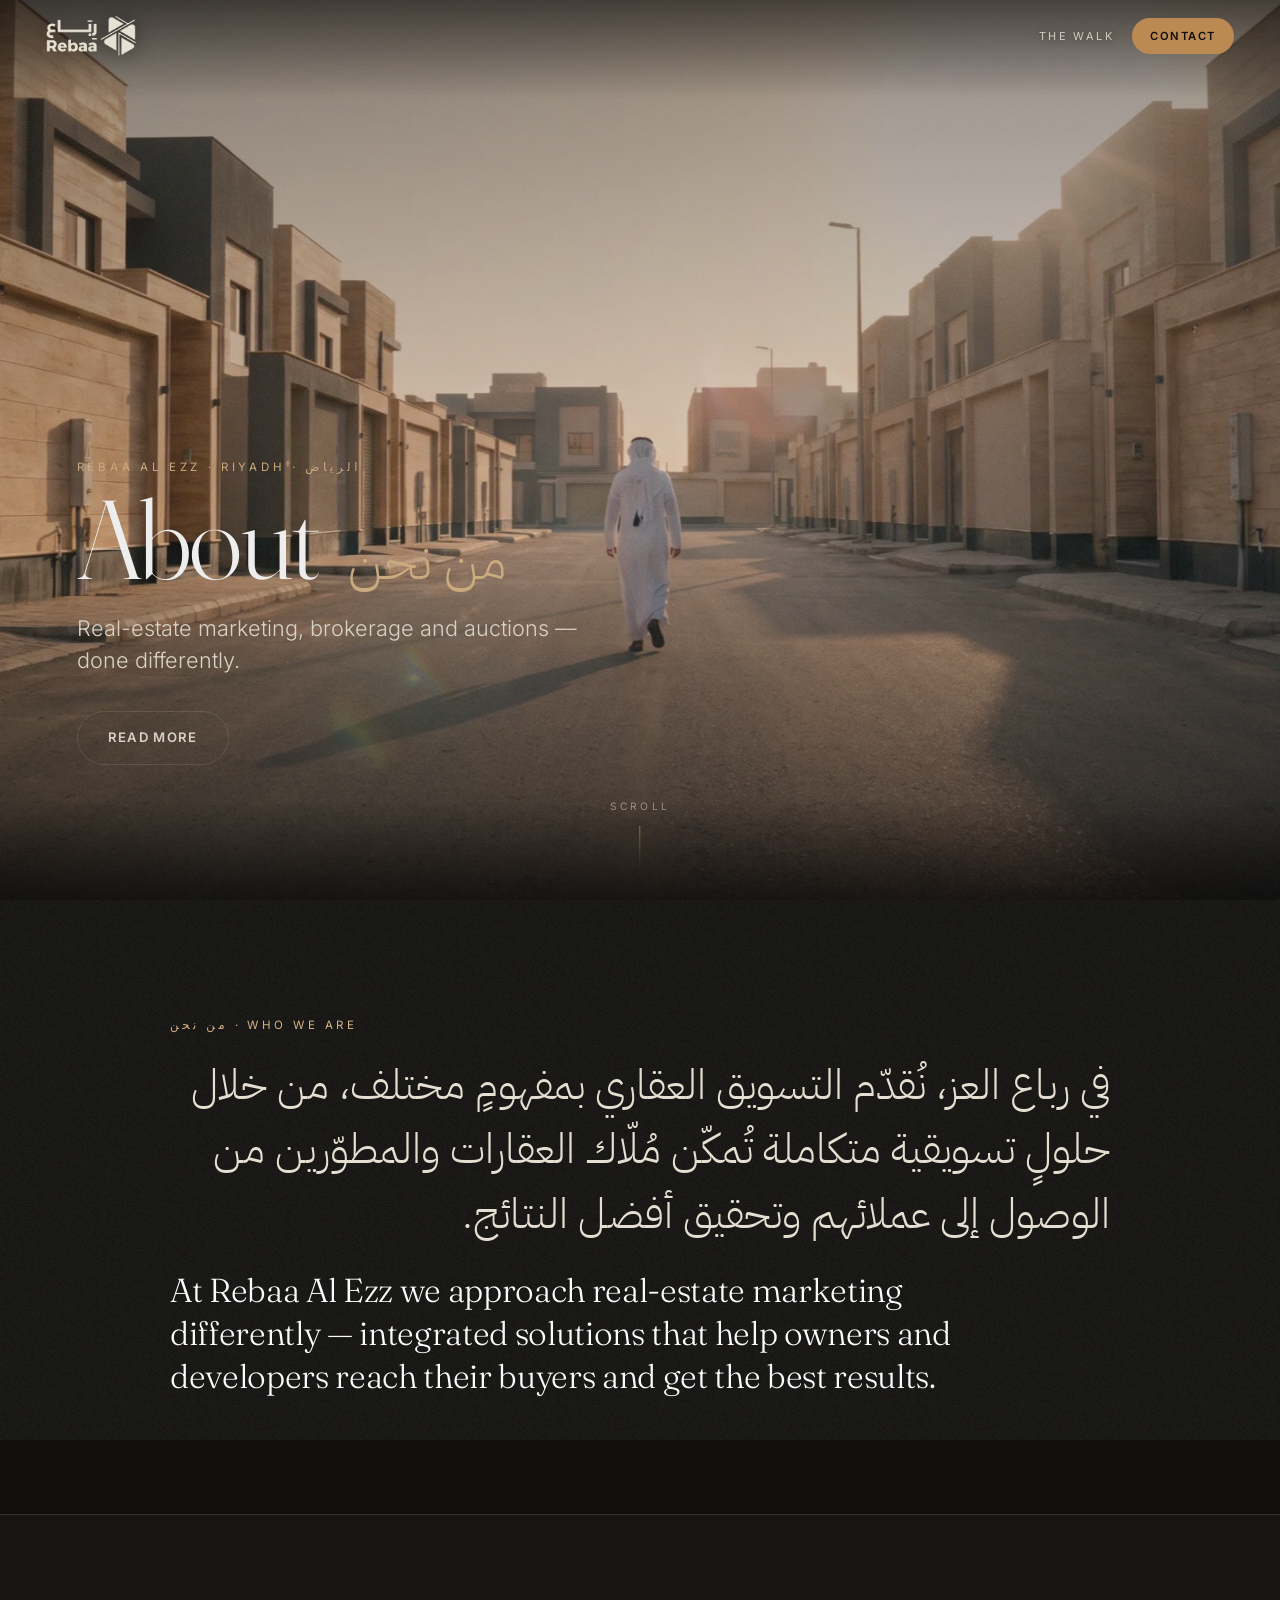
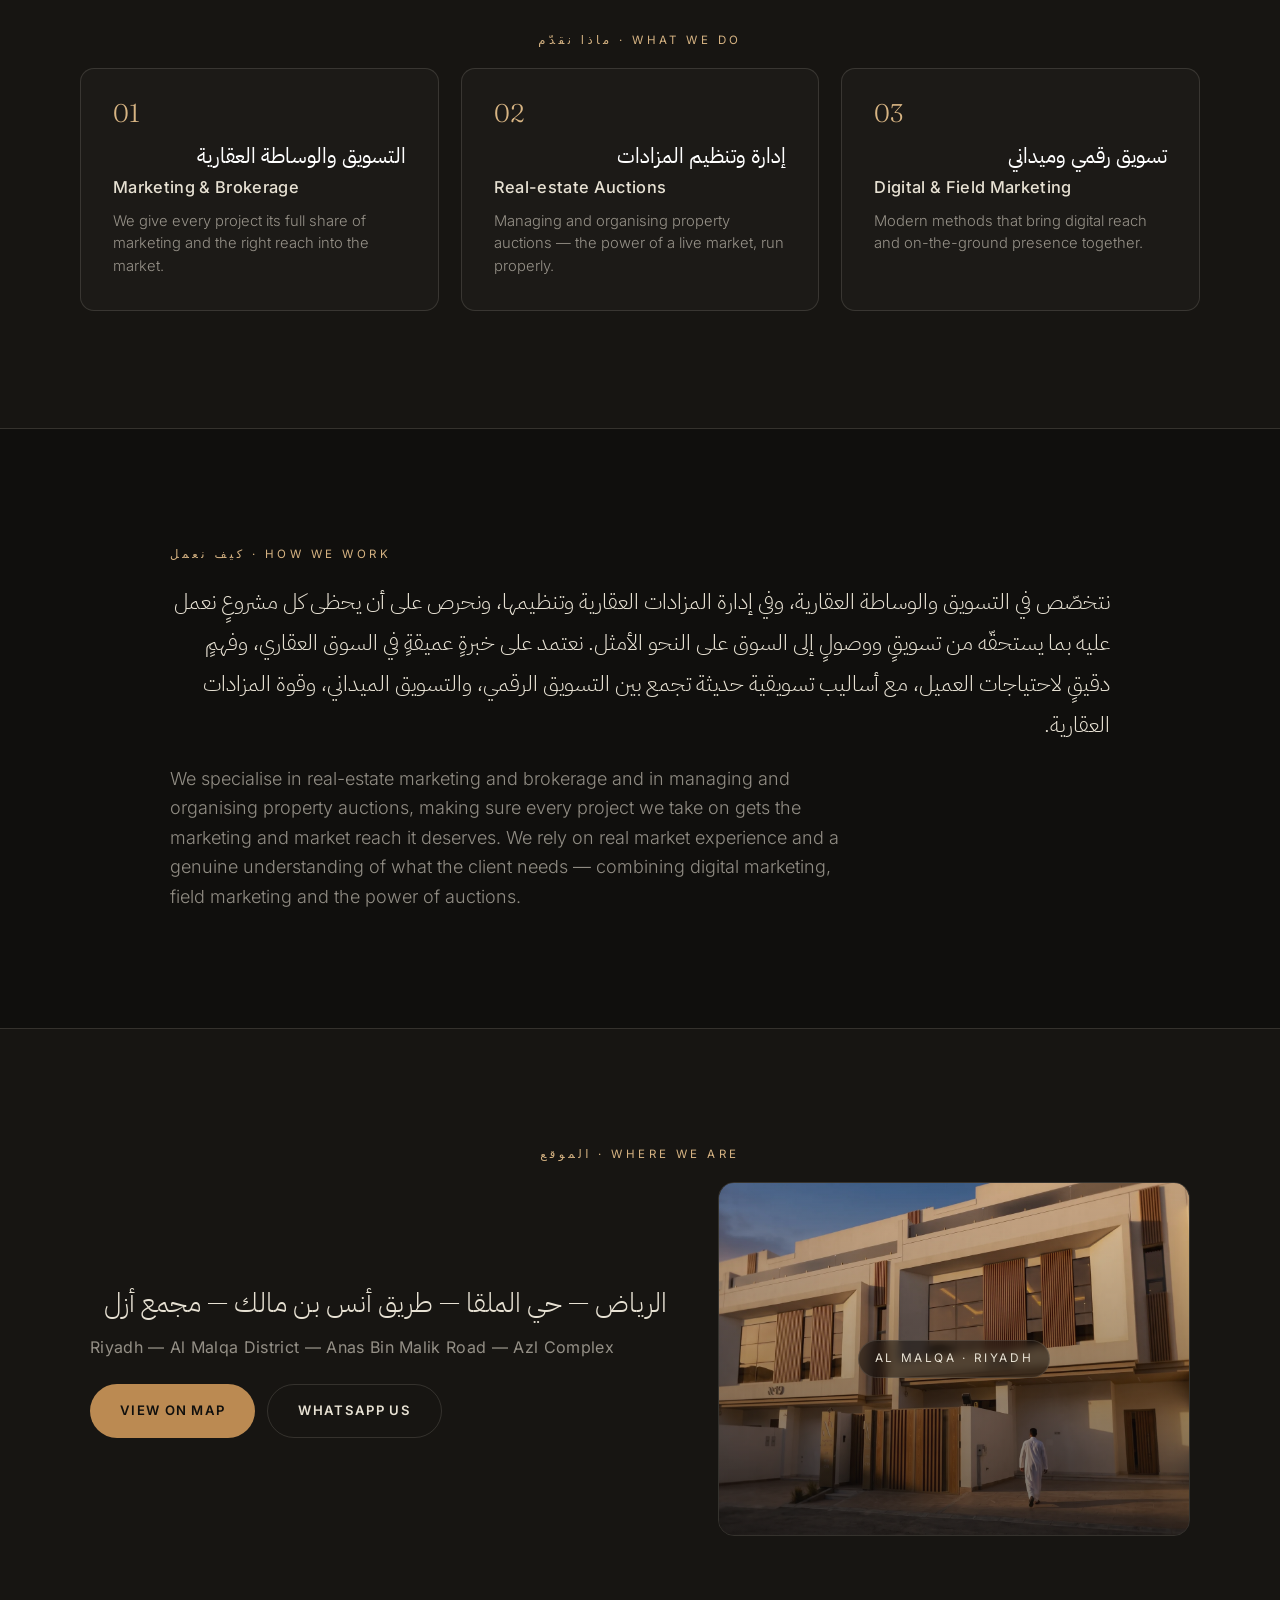
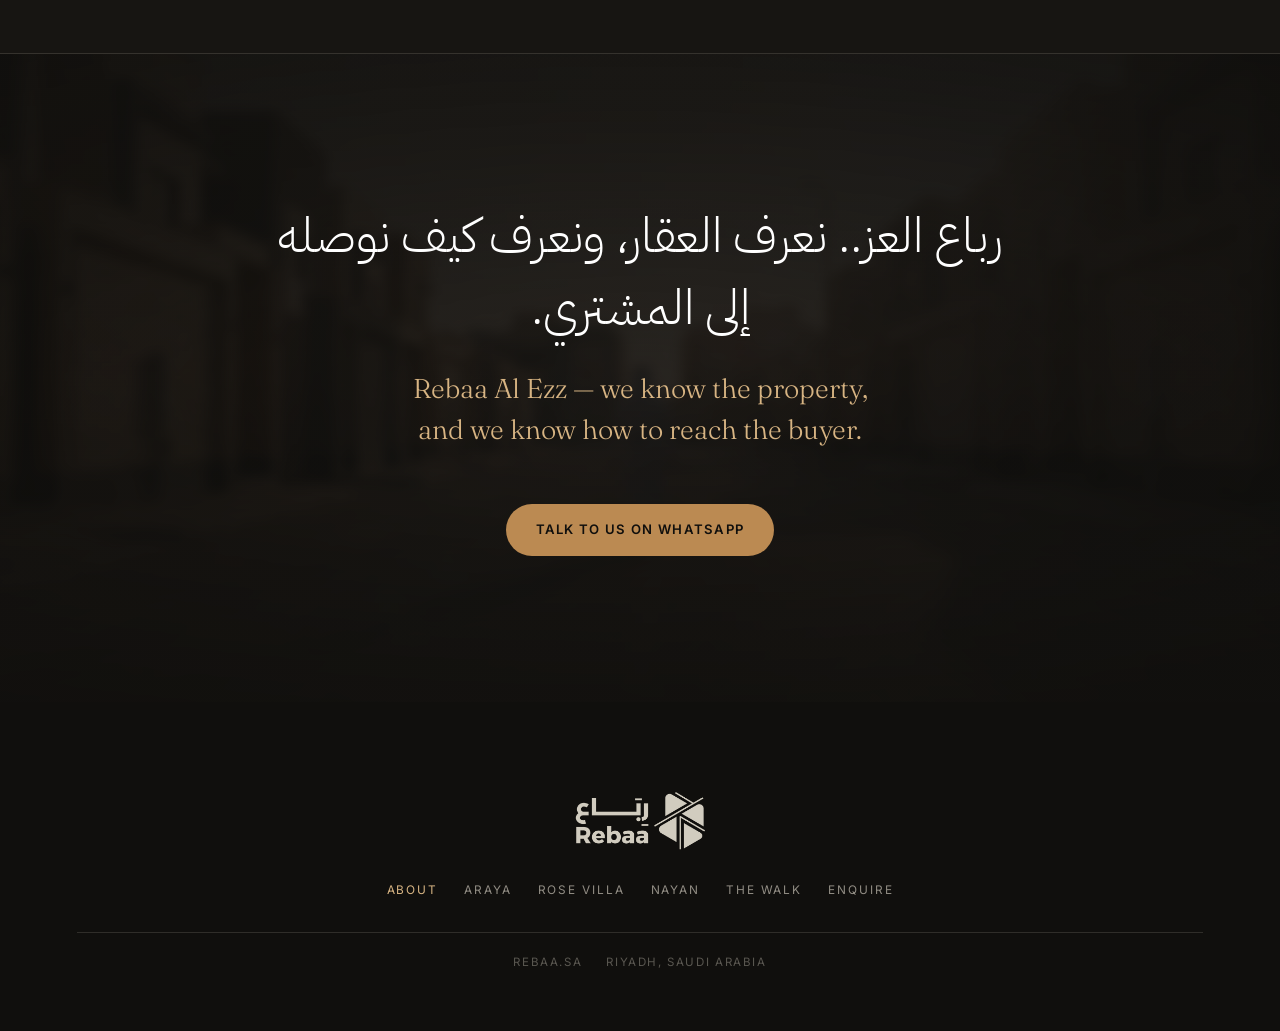
==== commit 1b963339: "Production content pass: Rebaa Al Ezz branding, MSA Arabic polish, fix offer.html sprite attrs - Reb" ====
--- a/about.html
+++ b/about.html
@@ -67,7 +67,7 @@
 <body>
 
 <div class="preloader" id="preloader" aria-hidden="true">
-  <img class="preloader__logo" src="assets/img/rebaa-lockup.png" alt="Rebaa — Real Estate Development" />
+  <img class="preloader__logo" src="assets/img/rebaa-lockup.png" alt="Rebaa Al Ezz — Real Estate" />
   <div class="preloader__bar"><span id="preloaderFill"></span></div>
 </div>
 
@@ -75,8 +75,8 @@
 <div class="film" aria-hidden="true"></div>
 
 <header class="topbar">
-  <a href="index.html" class="wordmark" aria-label="Rebaa — home">
-    <img class="wordmark__img" src="assets/img/rebaa-mark.png" alt="Rebaa" />
+  <a href="index.html" class="wordmark" aria-label="Rebaa Al Ezz — home">
+    <img class="wordmark__img" src="assets/img/rebaa-mark.png" alt="Rebaa Al Ezz" />
   </a>
   <nav style="display:flex;gap:18px;align-items:center">
     <a class="topbar__back" href="index.html">The Walk</a>
@@ -113,7 +113,7 @@
   <section class="band" id="story">
     <div class="wrap reveal">
       <p class="band__eyebrow">من نحن · Who we are</p>
-      <p class="lead-ar" dir="rtl" lang="ar">في رباع العز، نشتغل في التسويق العقاري بطريقة مختلفة، ونقدّم حلولاً تسويقية متكاملة تساعد ملّاك العقارات والمطوّرين على الوصول لعملائهم وتحقيق أفضل النتائج.</p>
+      <p class="lead-ar" dir="rtl" lang="ar">في رباع العز، نُقدّم التسويق العقاري بمفهومٍ مختلف، من خلال حلولٍ تسويقية متكاملة تُمكّن مُلّاك العقارات والمطوّرين من الوصول إلى عملائهم وتحقيق أفضل النتائج.</p>
       <p class="lead-en">At Rebaa Al Ezz we approach real-estate marketing differently — integrated solutions that help owners and developers reach their buyers and get the best results.</p>
     </div>
   </section>
@@ -147,7 +147,7 @@
   <section class="band">
     <div class="wrap reveal">
       <p class="band__eyebrow">كيف نعمل · How we work</p>
-      <p class="body-ar" dir="rtl" lang="ar">نختصّ في التسويق والوساطة العقارية وإدارة وتنظيم المزادات العقارية، ونحرص أن يأخذ كل مشروع نعمل عليه حقّه من التسويق والوصول للسوق بالشكل المناسب. نعتمد على خبرة بالسوق العقاري، وفهم حقيقي لاحتياج العميل، مع أساليب تسويقية حديثة تجمع بين التسويق الرقمي، والتسويق الميداني، وقوة المزادات العقارية.</p>
+      <p class="body-ar" dir="rtl" lang="ar">نتخصّص في التسويق والوساطة العقارية، وفي إدارة المزادات العقارية وتنظيمها، ونحرص على أن يحظى كل مشروعٍ نعمل عليه بما يستحقّه من تسويقٍ ووصولٍ إلى السوق على النحو الأمثل. نعتمد على خبرةٍ عميقةٍ في السوق العقاري، وفهمٍ دقيقٍ لاحتياجات العميل، مع أساليب تسويقية حديثة تجمع بين التسويق الرقمي، والتسويق الميداني، وقوة المزادات العقارية.</p>
       <p class="body-en">We specialise in real-estate marketing and brokerage and in managing and organising property auctions, making sure every project we take on gets the marketing and market reach it deserves. We rely on real market experience and a genuine understanding of what the client needs — combining digital marketing, field marketing and the power of auctions.</p>
     </div>
   </section>
@@ -178,7 +178,7 @@
       <div class="scrim scrim--veil"></div>
     </div>
     <div class="close__inner reveal">
-      <p class="close__ar" dir="rtl" lang="ar">رباع العز.. نعرف العقار، ونعرف كيف نوصل له المشتري.</p>
+      <p class="close__ar" dir="rtl" lang="ar">رباع العز.. نعرف العقار، ونعرف كيف نوصله إلى المشتري.</p>
       <p class="close__en">Rebaa Al Ezz — we know the property, and we know how to reach the buyer.</p>
       <a class="wa-btn" href="https://wa.me/966561291512?text=%D9%85%D8%B1%D8%AD%D8%A8%D8%A7%D9%8B%20%D8%B1%D8%A8%D8%A7%D8%B9%20%D8%A7%D9%84%D8%B9%D8%B2%D8%8C%20%D8%A3%D8%B1%D8%BA%D8%A8%20%D8%A8%D8%A7%D9%84%D8%AA%D9%88%D8%A7%D8%B5%D9%84%20%D9%85%D8%B9%D9%83%D9%85" target="_blank" rel="noopener">Talk to us on WhatsApp</a>
     </div>
@@ -187,7 +187,7 @@
 </main>
 
 <footer class="p-foot">
-  <img class="p-foot__logo" src="assets/img/rebaa-mark.png" alt="Rebaa" />
+  <img class="p-foot__logo" src="assets/img/rebaa-mark.png" alt="Rebaa Al Ezz" />
   <nav class="p-foot__nav">
     <a href="about.html" class="is-here">About</a>
     <a href="araya.html">Araya</a>
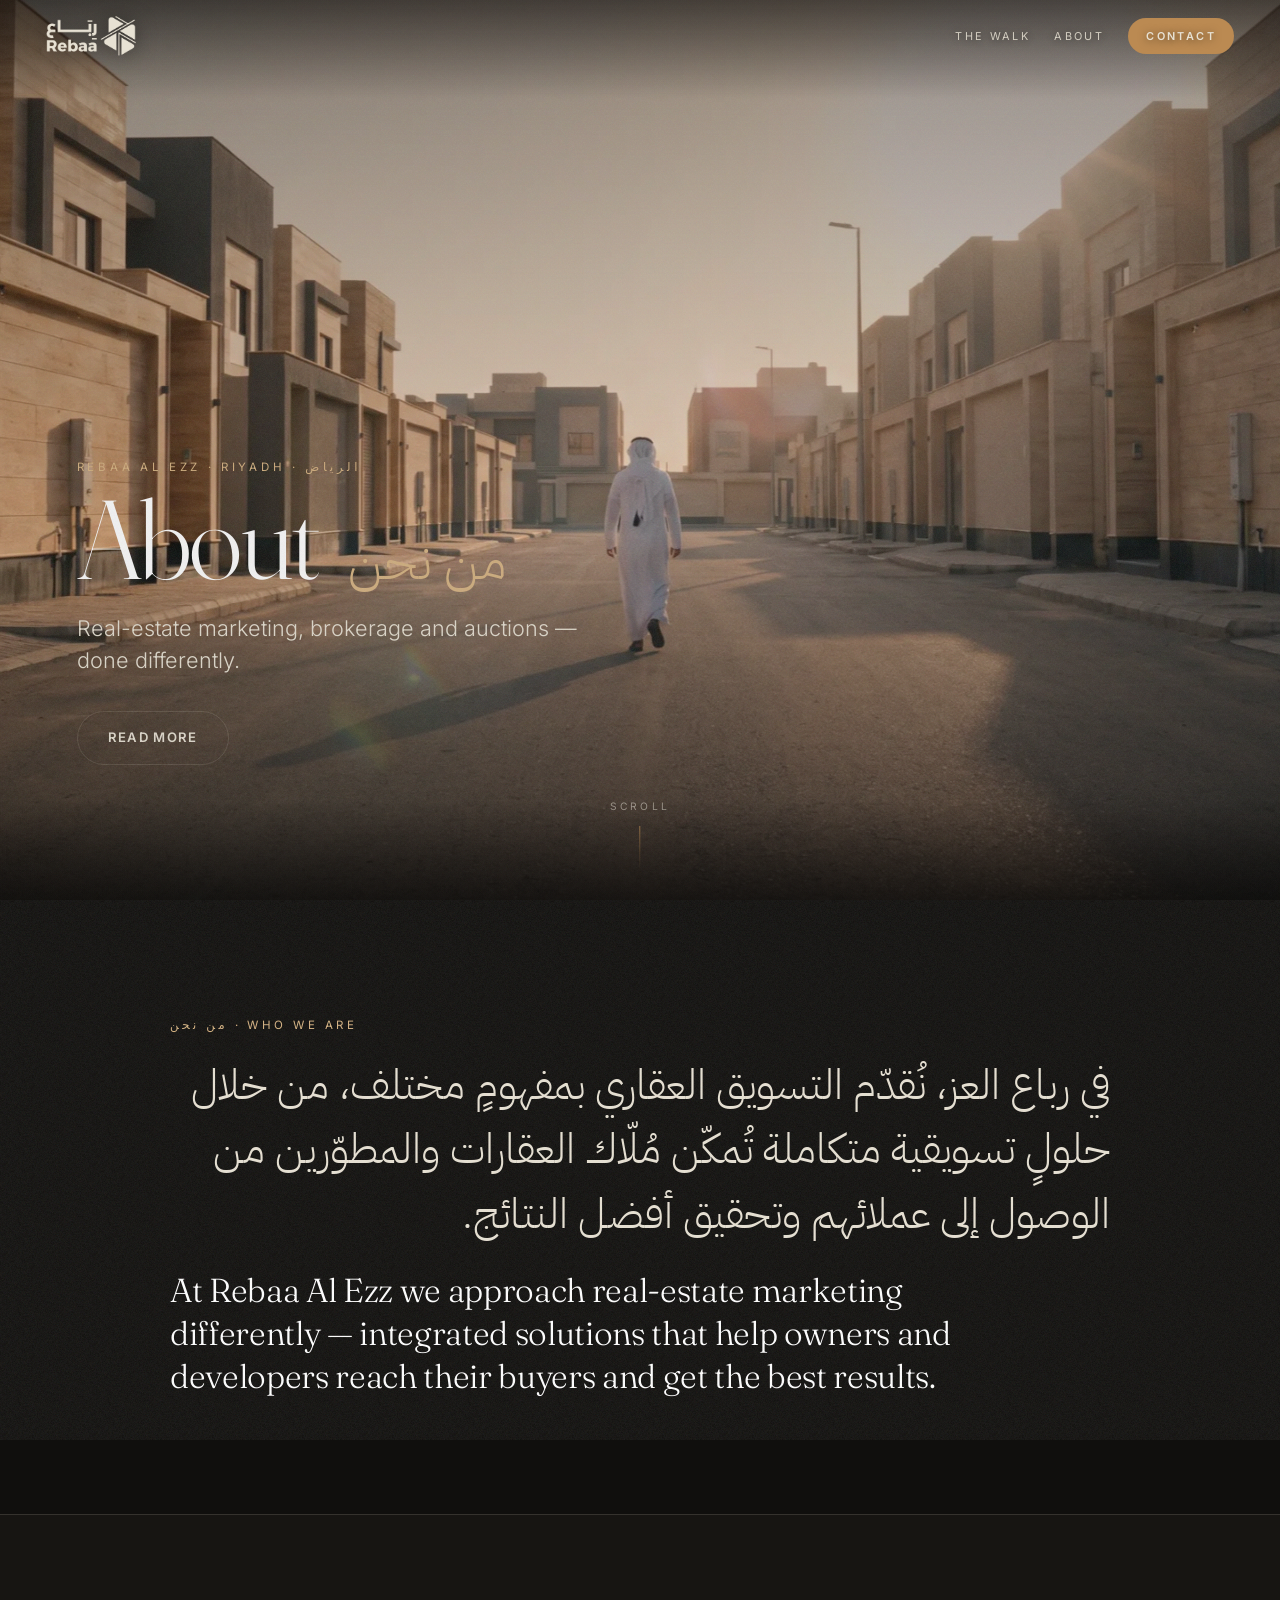
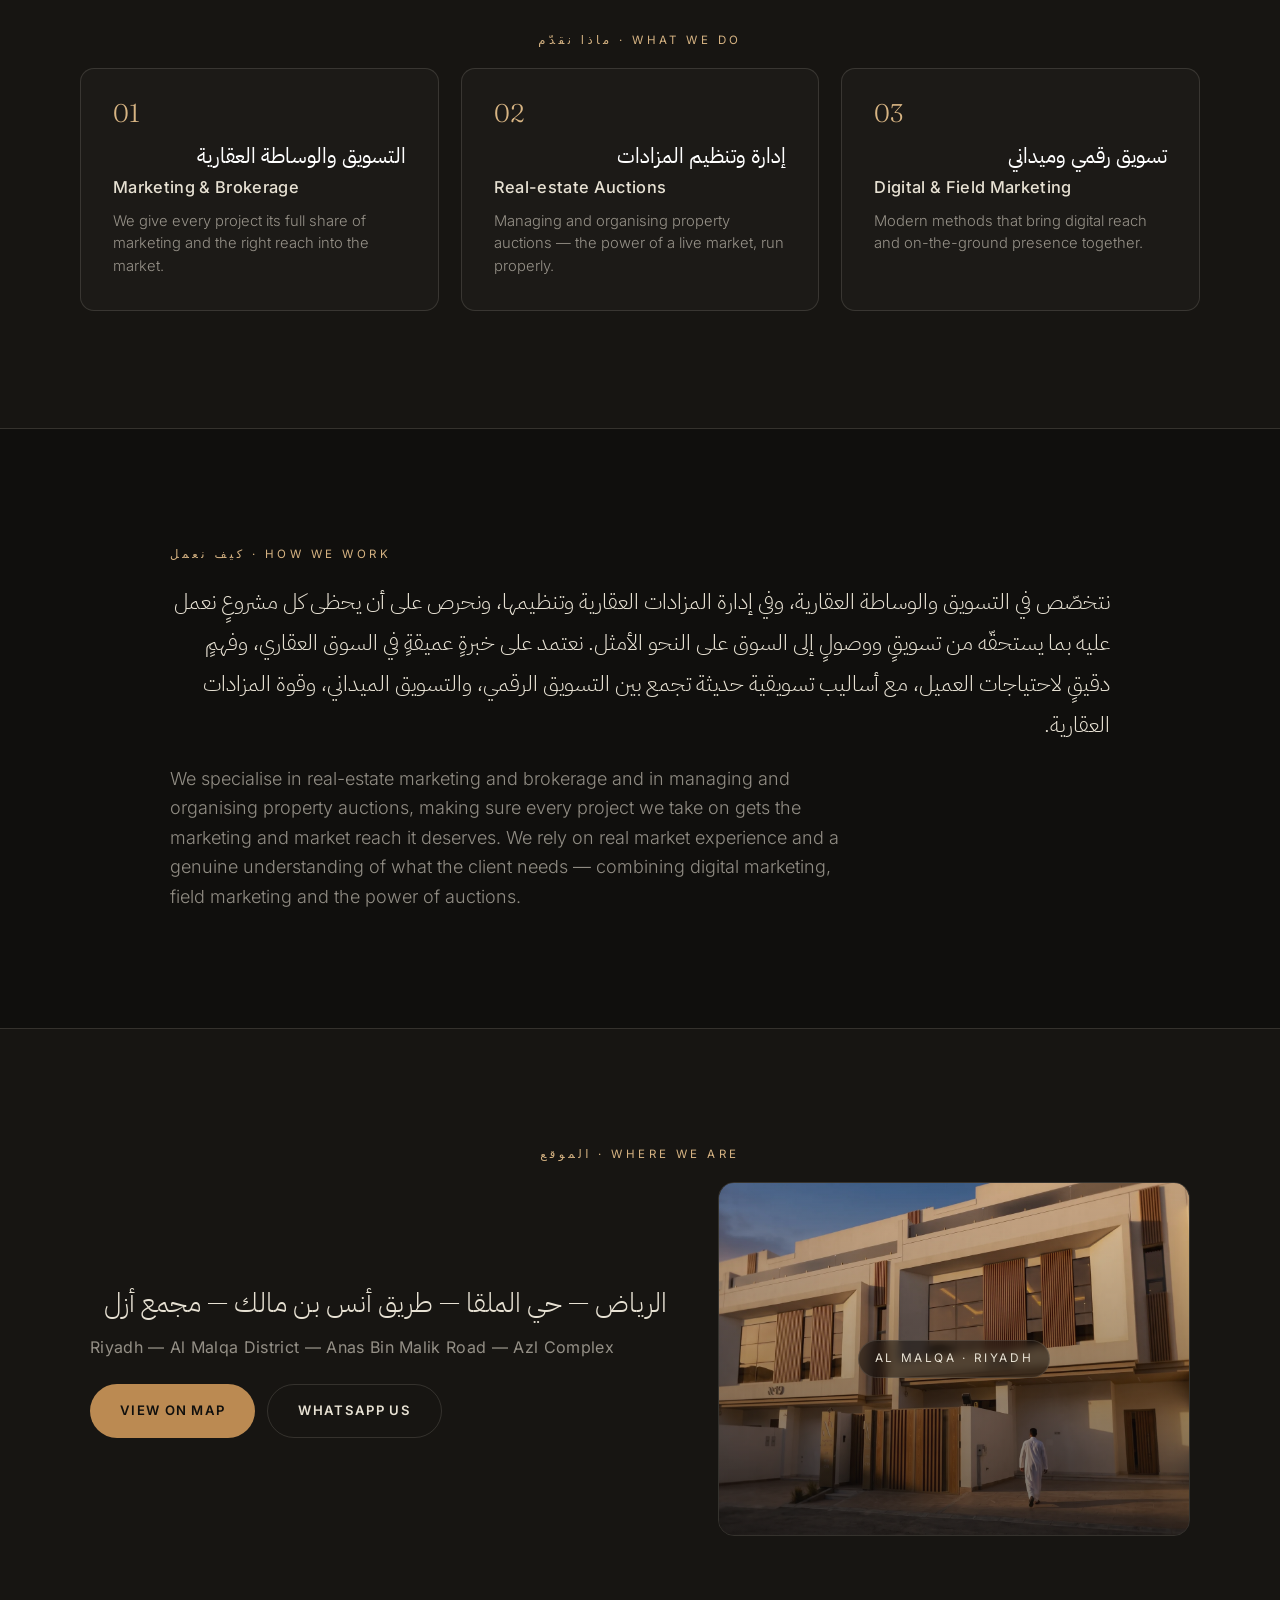
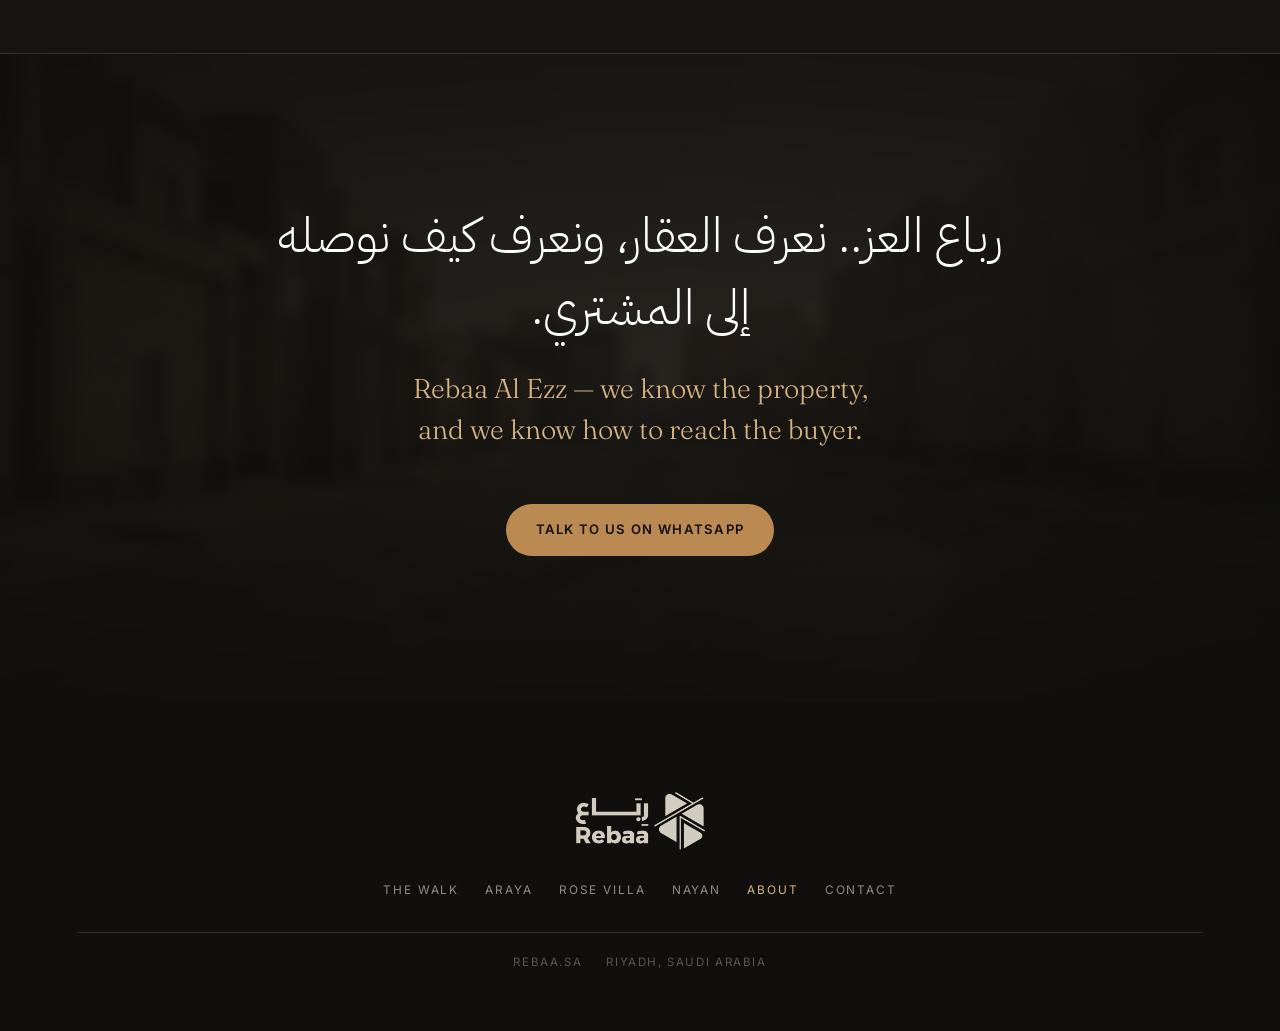
==== commit d2fa3fd9: "Unified header/footer across all pages + new Contact page - Unified topbar: logo + nav (The Walk, Ab" ====
--- a/about.html
+++ b/about.html
@@ -78,9 +78,10 @@
   <a href="index.html" class="wordmark" aria-label="Rebaa Al Ezz — home">
     <img class="wordmark__img" src="assets/img/rebaa-mark.png" alt="Rebaa Al Ezz" />
   </a>
-  <nav style="display:flex;gap:18px;align-items:center">
-    <a class="topbar__back" href="index.html">The Walk</a>
-    <a class="topbar__cta" href="https://wa.me/966561291512?text=%D9%85%D8%B1%D8%AD%D8%A8%D8%A7%D9%8B%20%D8%B1%D8%A8%D8%A7%D8%B9%20%D8%A7%D9%84%D8%B9%D8%B2%D8%8C%20%D8%A3%D8%B1%D8%BA%D8%A8%20%D8%A8%D8%A7%D9%84%D8%AA%D9%88%D8%A7%D8%B5%D9%84%20%D9%85%D8%B9%D9%83%D9%85" target="_blank" rel="noopener">Contact</a>
+  <nav class="topbar__nav">
+    <a href="index.html">The Walk</a>
+    <a href="about.html">About</a>
+    <a href="contact.html" class="topbar__cta">Contact</a>
   </nav>
 </header>
 
@@ -189,12 +190,12 @@
 <footer class="p-foot">
   <img class="p-foot__logo" src="assets/img/rebaa-mark.png" alt="Rebaa Al Ezz" />
   <nav class="p-foot__nav">
-    <a href="about.html" class="is-here">About</a>
+    <a href="index.html">The Walk</a>
     <a href="araya.html">Araya</a>
     <a href="rosevilla.html">Rose Villa</a>
     <a href="nayan.html">Nayan</a>
-    <a href="index.html">The Walk</a>
-    <a href="offer.html">Enquire</a>
+    <a href="about.html" class="is-here">About</a>
+    <a href="contact.html">Contact</a>
   </nav>
   <div class="p-foot__meta">
     <span>rebaa.sa</span>
--- a/styles.css
+++ b/styles.css
@@ -89,6 +89,10 @@
 .wordmark{ display:flex; align-items:center; }
 .wordmark__img{ height:clamp(30px,4.4vw,40px); width:auto; filter:drop-shadow(0 1px 10px rgba(0,0,0,.5)); }
 .topbar__meta{ font-size:.68rem; letter-spacing:.28em; text-transform:uppercase; color:var(--stone); opacity:.85; text-shadow:0 1px 8px rgba(0,0,0,.6); }
+.topbar__nav{ display:flex; align-items:center; gap:clamp(14px,2.4vw,24px); pointer-events:auto; }
+.topbar__nav a{ font-size:.68rem; letter-spacing:.22em; text-transform:uppercase; color:var(--stone); opacity:.85; text-shadow:0 1px 8px rgba(0,0,0,.6); transition:opacity .25s; }
+.topbar__nav a:hover{ opacity:1; }
+.topbar__nav .topbar__cta{ opacity:1; }
 
 /* ============================================================
    Chapter rail (right side)
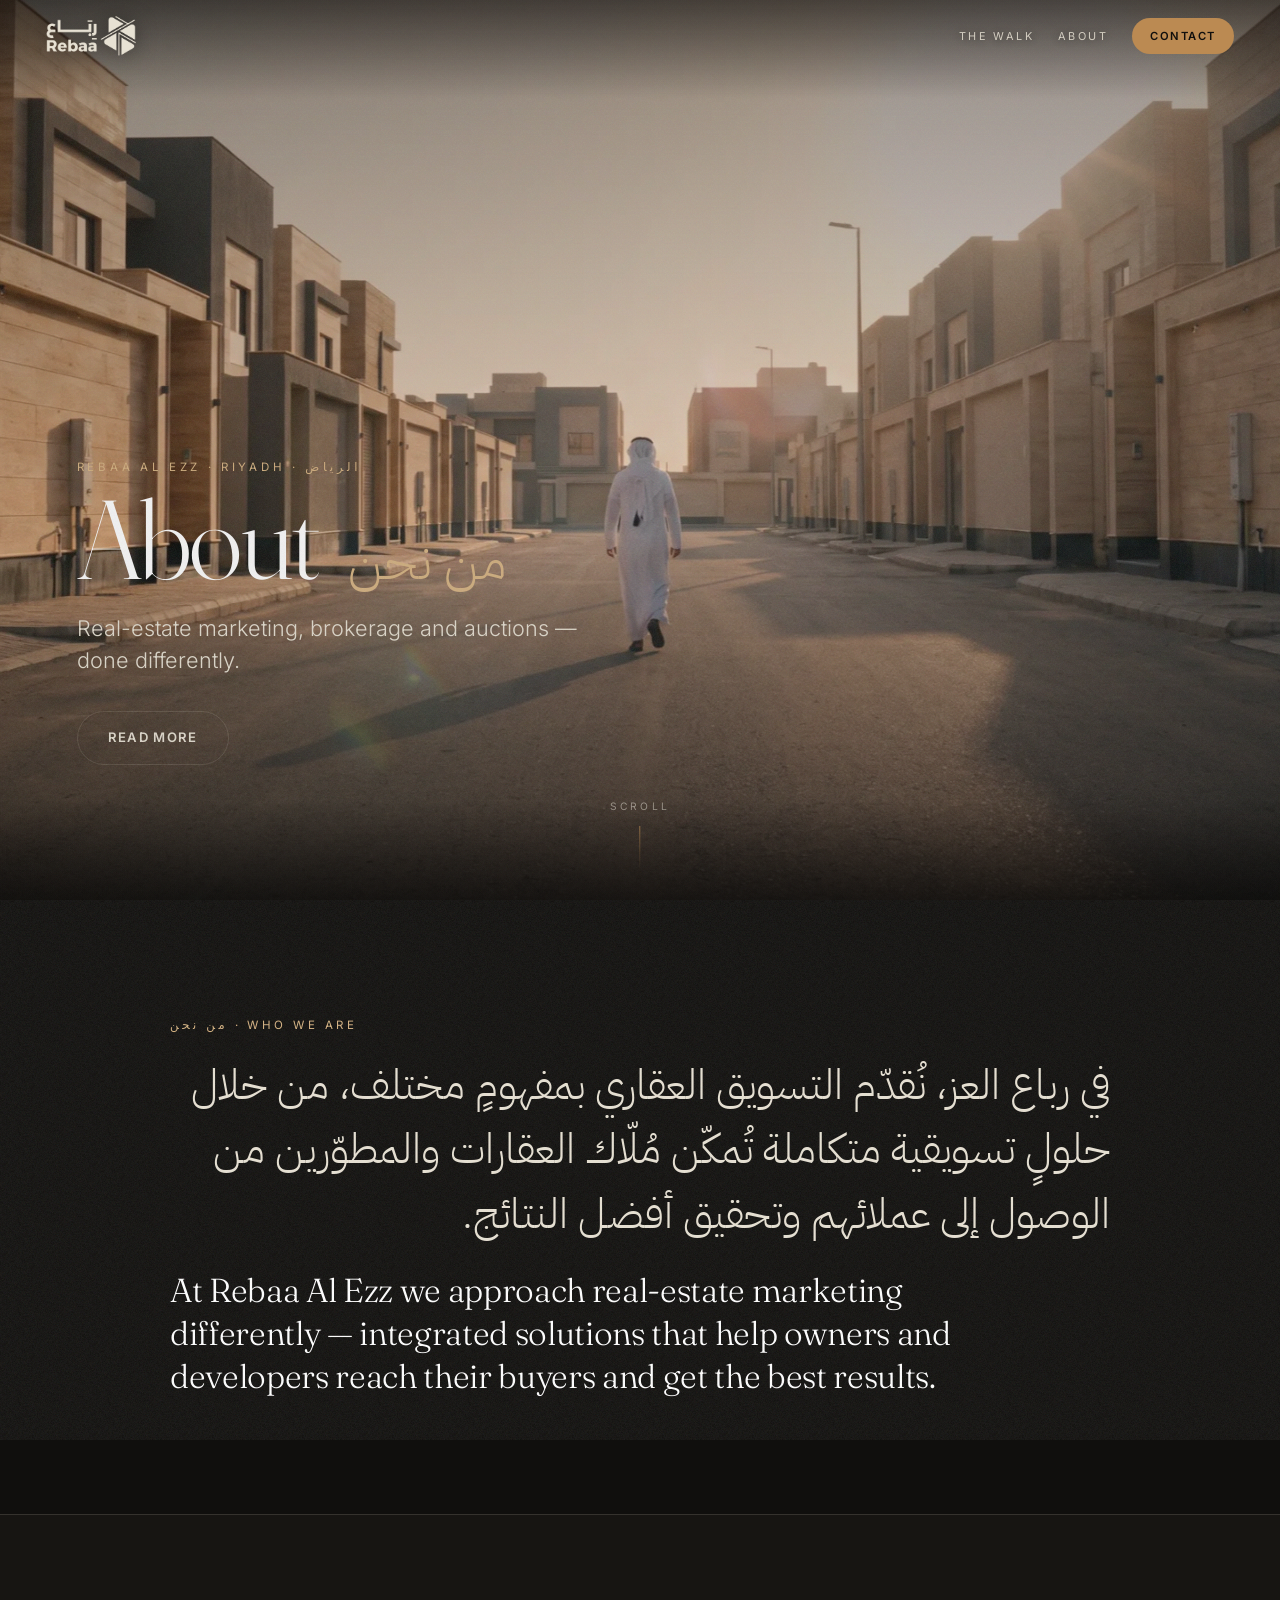
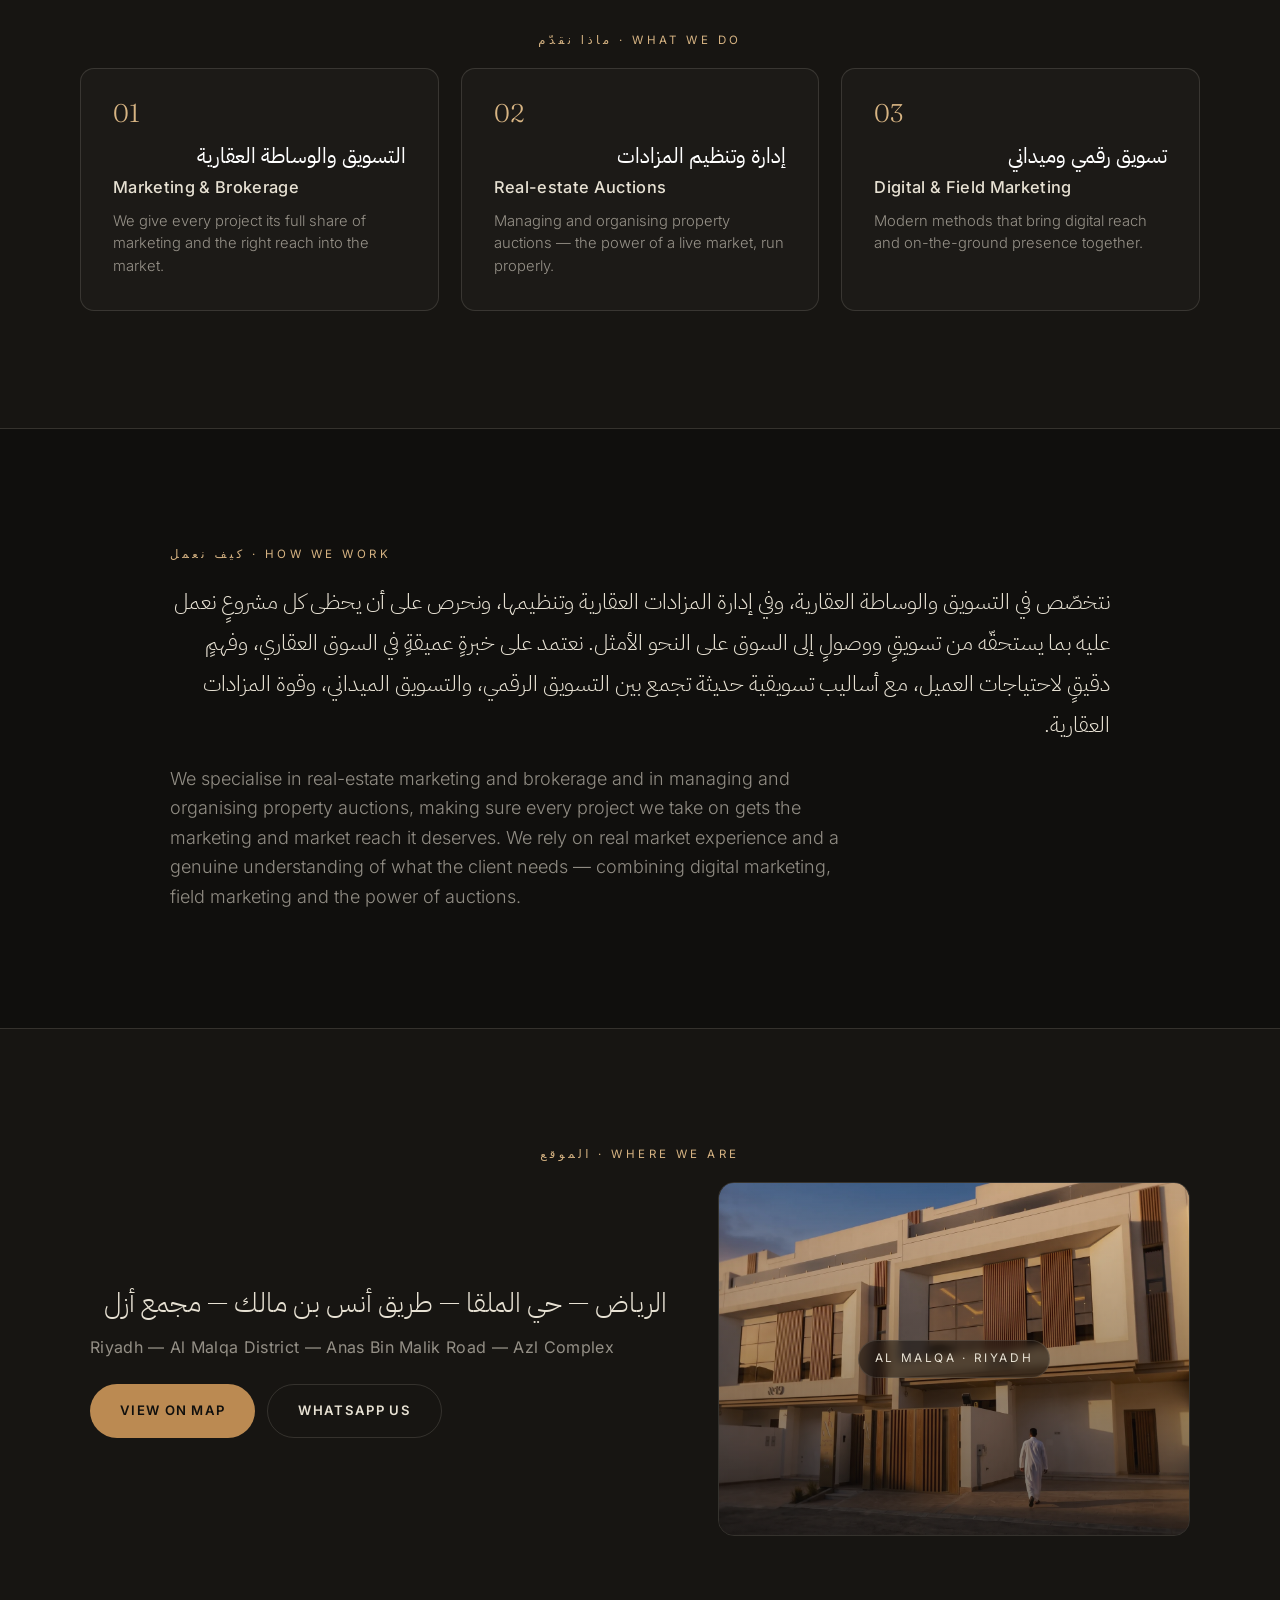
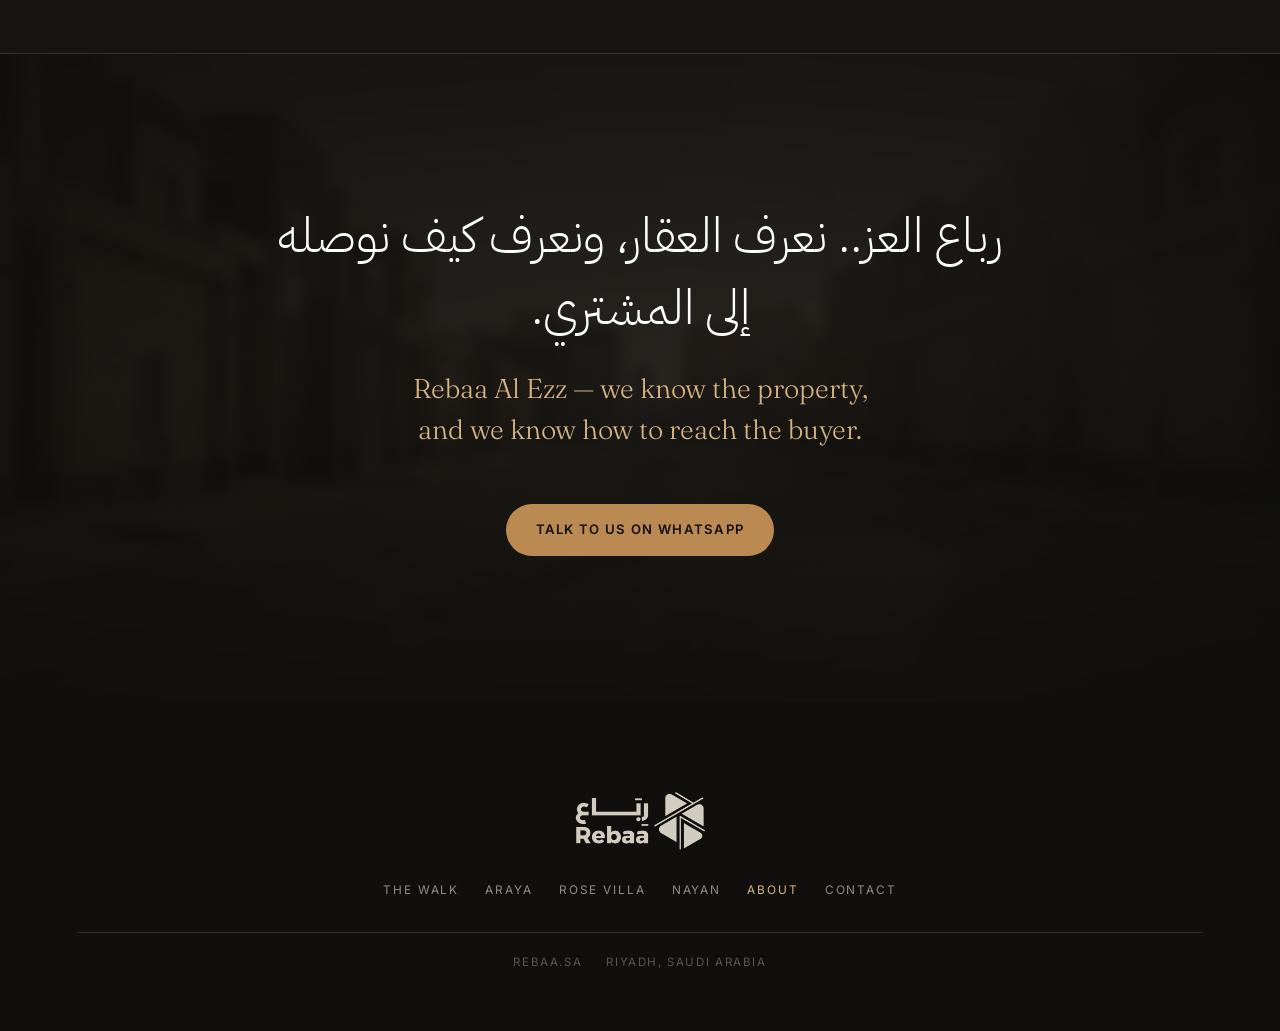
==== commit 767e9a5d: "Higher quality videos, fix text fading, unified header CTA - Re-encode all videos at CRF 18 full res" ====
--- a/about.html
+++ b/about.html
@@ -14,9 +14,9 @@
 <meta property="og:url" content="https://zaptapagency.github.io/rebaa-the-walk/about.html" />
 <link rel="icon" type="image/png" href="assets/img/rebaa-symbol.png" />
 <link rel="preload" as="image" href="assets/img/hero.webp" />
-<link rel="stylesheet" href="assets/fonts/fonts.css?v=13" />
-<link rel="stylesheet" href="styles.css?v=13" />
-<link rel="stylesheet" href="project.css?v=13" />
+<link rel="stylesheet" href="assets/fonts/fonts.css?v=14" />
+<link rel="stylesheet" href="styles.css?v=14" />
+<link rel="stylesheet" href="project.css?v=14" />
 <style>
   /* About-page layer */
   .about{ background:var(--ink); }
@@ -203,7 +203,7 @@
   </div>
 </footer>
 
-<script src="assets/vendor/lenis.min.js?v=13"></script>
-<script src="project.js?v=13"></script>
+<script src="assets/vendor/lenis.min.js?v=14"></script>
+<script src="project.js?v=14"></script>
 </body>
 </html>
--- a/styles.css
+++ b/styles.css
@@ -90,9 +90,14 @@
 .wordmark__img{ height:clamp(30px,4.4vw,40px); width:auto; filter:drop-shadow(0 1px 10px rgba(0,0,0,.5)); }
 .topbar__meta{ font-size:.68rem; letter-spacing:.28em; text-transform:uppercase; color:var(--stone); opacity:.85; text-shadow:0 1px 8px rgba(0,0,0,.6); }
 .topbar__nav{ display:flex; align-items:center; gap:clamp(14px,2.4vw,24px); pointer-events:auto; }
-.topbar__nav a{ font-size:.68rem; letter-spacing:.22em; text-transform:uppercase; color:var(--stone); opacity:.85; text-shadow:0 1px 8px rgba(0,0,0,.6); transition:opacity .25s; }
-.topbar__nav a:hover{ opacity:1; }
-.topbar__nav .topbar__cta{ opacity:1; }
+.topbar__nav a{ font-size:.68rem; letter-spacing:.22em; text-transform:uppercase; color:var(--stone); opacity:.85; text-shadow:0 1px 8px rgba(0,0,0,.6); transition:opacity .25s, color .25s; }
+.topbar__nav a:hover{ opacity:1; color:var(--paper); }
+.topbar__nav .topbar__cta{
+  opacity:1; color:var(--ink); background:var(--bronze); padding:10px 18px; border-radius:999px;
+  font-weight:600; font-size:.7rem; letter-spacing:.14em; text-shadow:none;
+  transition:background .25s, transform .2s;
+}
+.topbar__nav .topbar__cta:hover{ background:var(--bronze-soft); transform:translateY(-1px); color:var(--ink); }
 
 /* ============================================================
    Chapter rail (right side)
@@ -314,6 +319,7 @@
   .rail{ display:none; }
   .chapter{ height:280vh; }
   .topbar__meta{ display:none; }
+  .topbar__nav a:not(.topbar__cta){ display:none; }
   .hero__content{ bottom:120px; }
   .scrim{ background:linear-gradient(to top, rgba(16,15,13,.88) 0%, rgba(16,15,13,.15) 50%, rgba(16,15,13,.5) 100%); }
 }
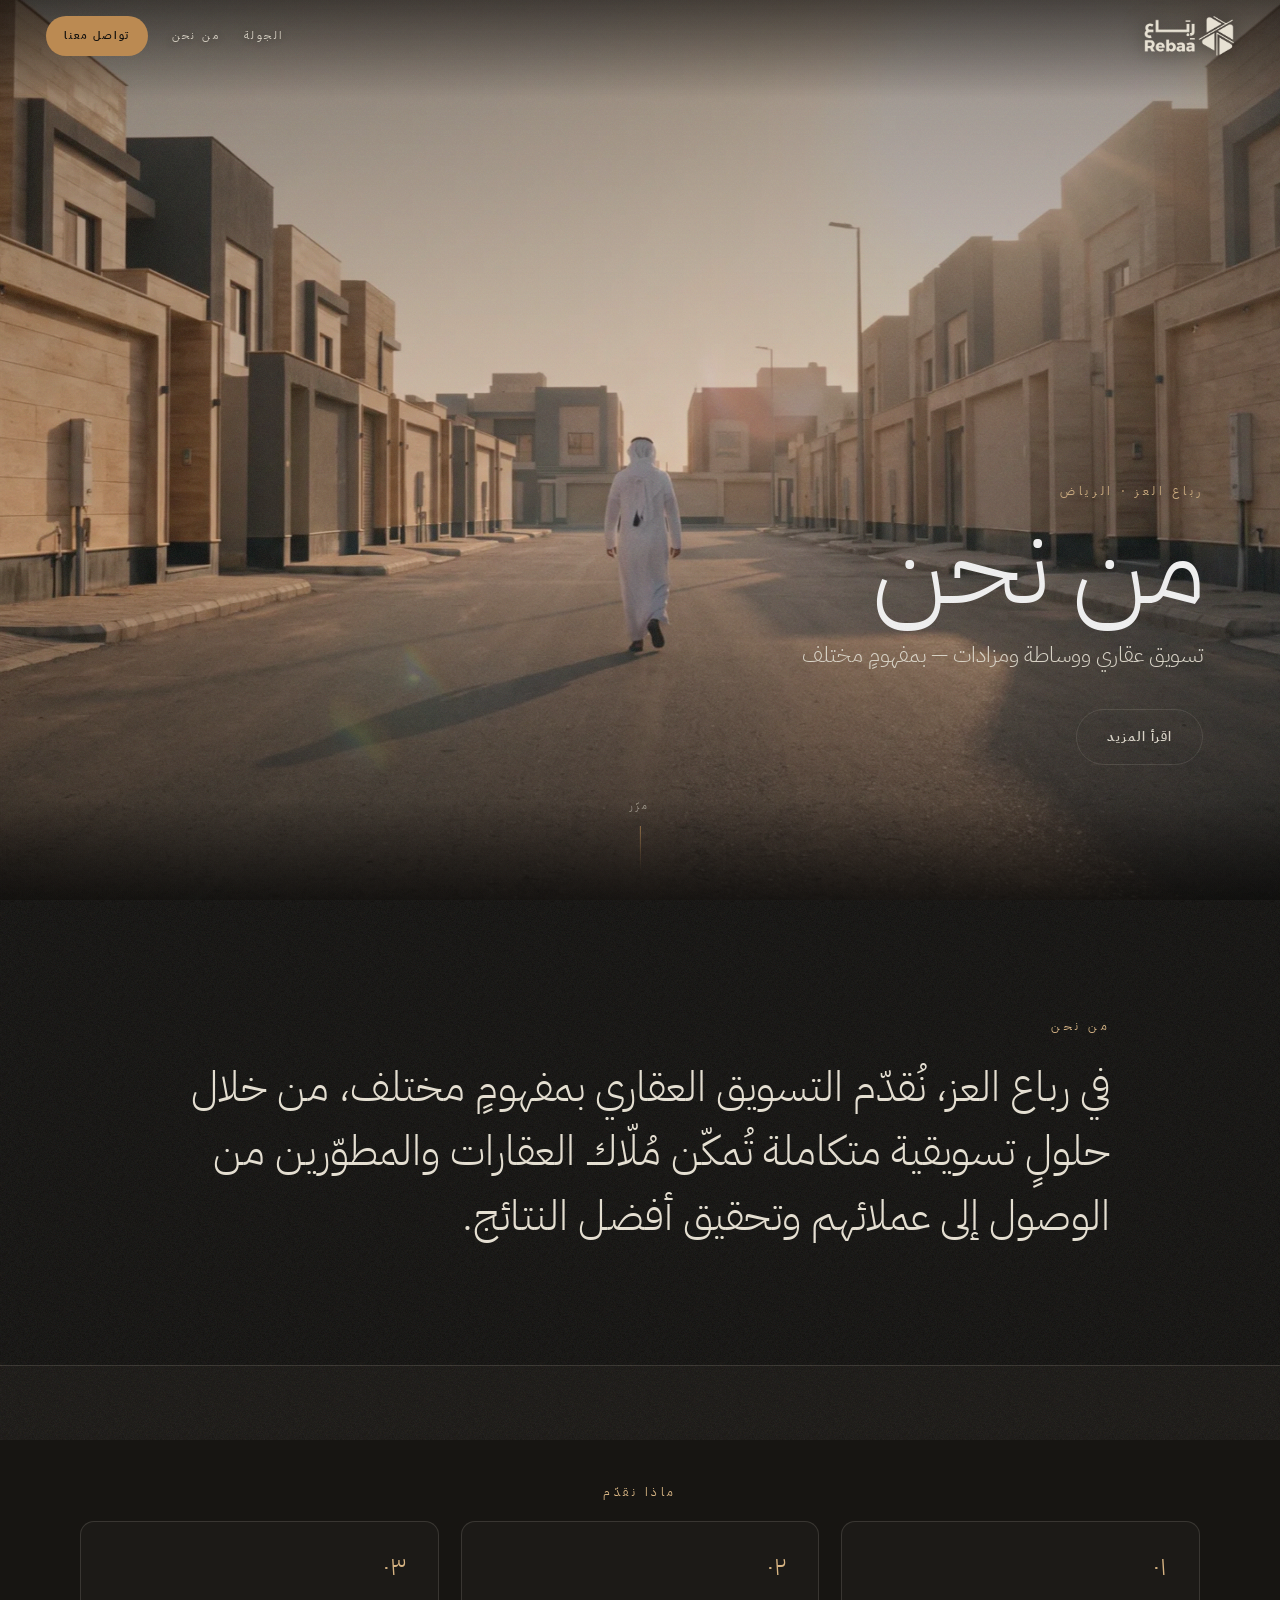
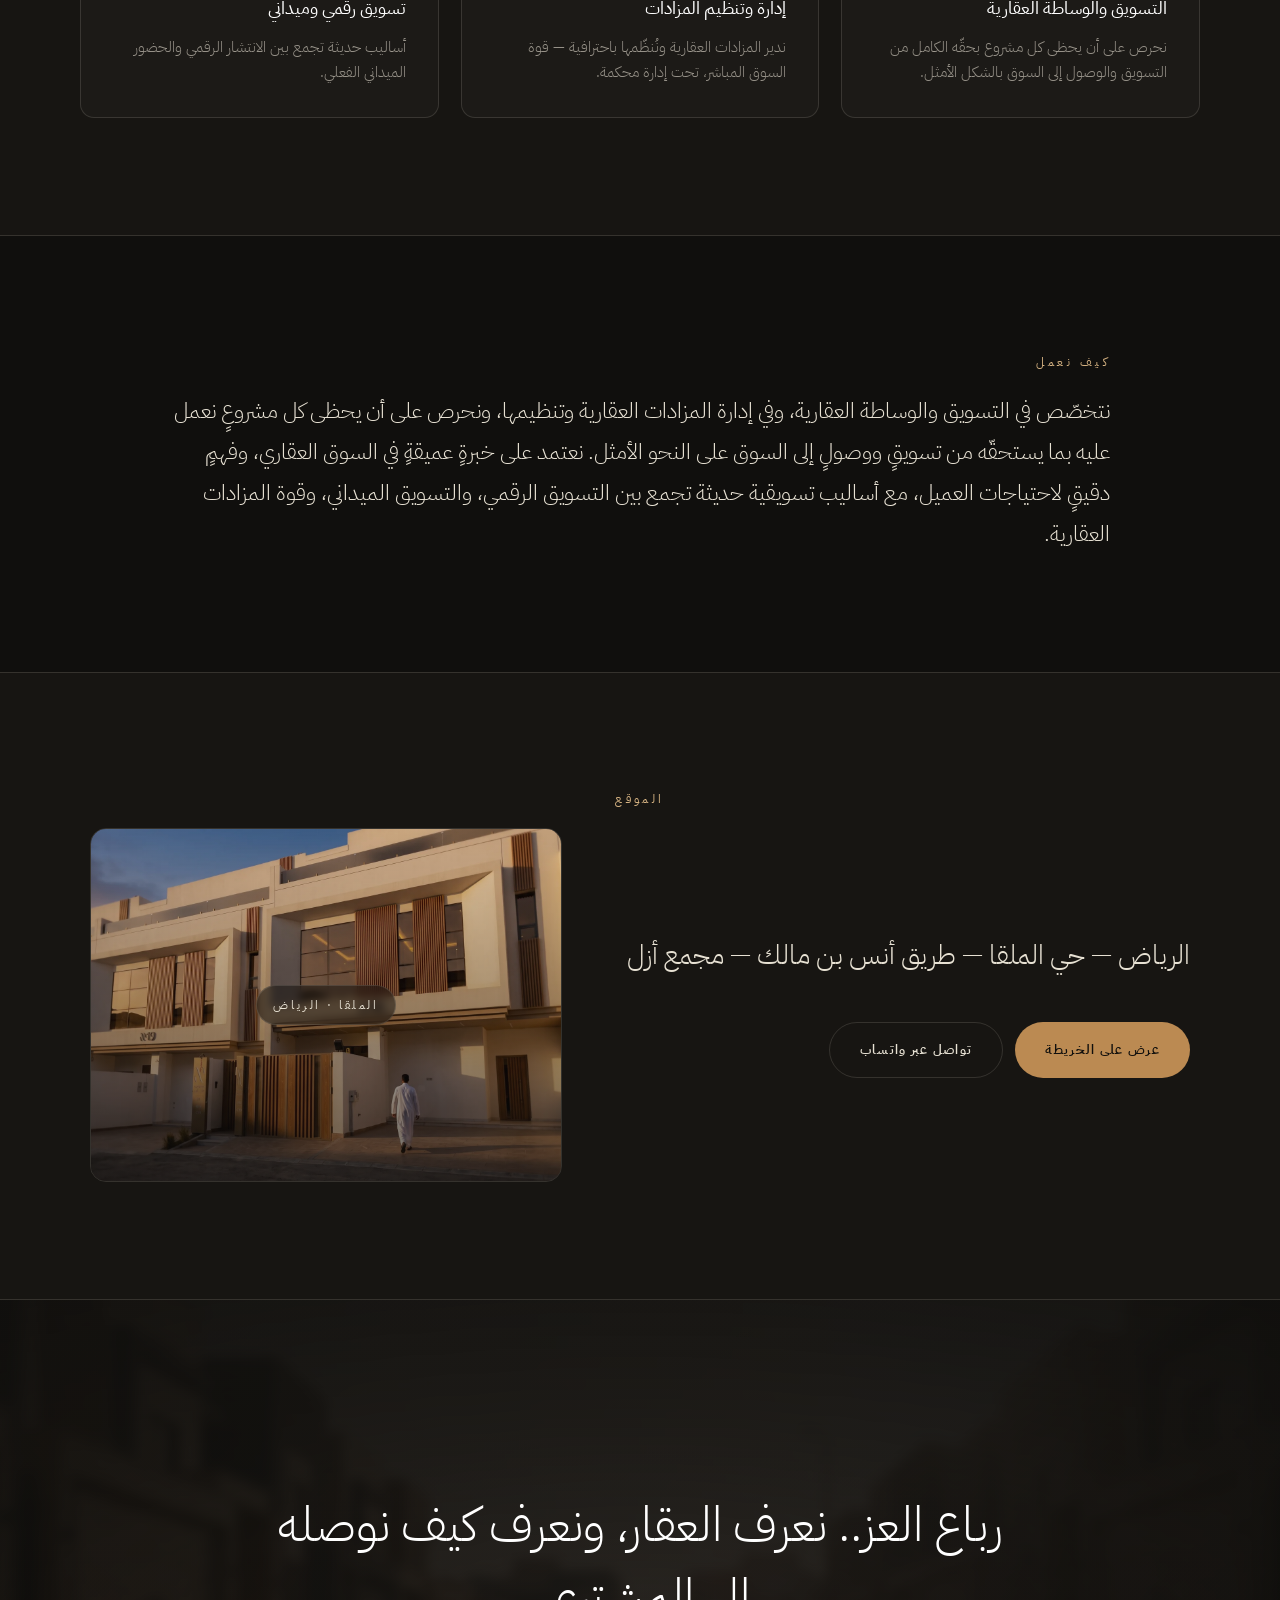
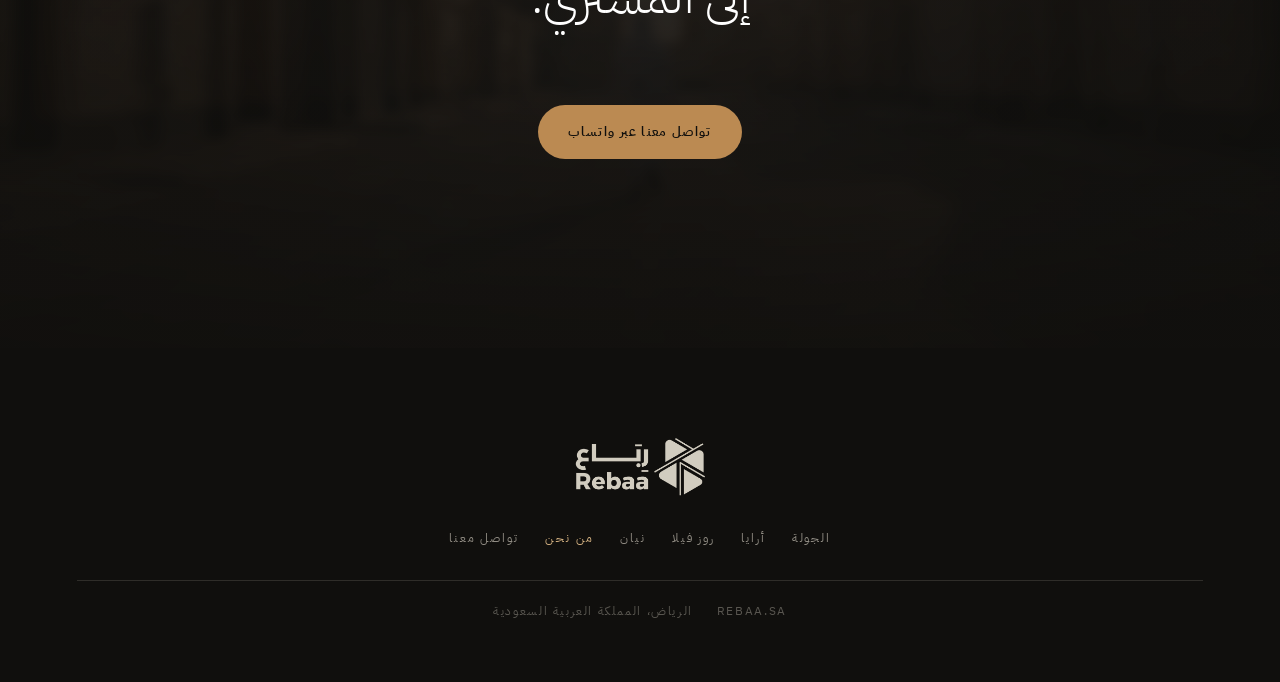
==== commit 103dafb1: "Convert entire site to Arabic-only RTL All 7 pages now use <html lang="ar" dir="rtl"> with Arabic-on" ====
--- a/about.html
+++ b/about.html
@@ -1,15 +1,15 @@
 <!doctype html>
-<html lang="en">
+<html lang="ar" dir="rtl">
 <head>
 <meta charset="utf-8" />
 <meta name="viewport" content="width=device-width, initial-scale=1, viewport-fit=cover" />
-<title>About — Rebaa Al Ezz</title>
-<meta name="description" content="Rebaa Al Ezz (رباع العز) — real-estate marketing, brokerage and auctions in Riyadh. We know the property, and we know how to reach the buyer." />
+<title>من نحن — رباع العز، الرياض</title>
+<meta name="description" content="رباع العز — تسويق عقاري ووساطة ومزادات في الرياض. نعرف العقار، ونعرف كيف نوصله إلى المشتري." />
 <link rel="canonical" href="https://zaptapagency.github.io/rebaa-the-walk/about.html" />
 <meta name="robots" content="index,follow" />
 <meta property="og:type" content="website" />
-<meta property="og:title" content="About — Rebaa Al Ezz, Riyadh" />
-<meta property="og:description" content="Real-estate marketing, brokerage and auctions, done differently. Riyadh — Al Malqa." />
+<meta property="og:title" content="من نحن — رباع العز، الرياض" />
+<meta property="og:description" content="تسويق عقاري ووساطة ومزادات بمفهومٍ مختلف. الرياض — حي الملقا." />
 <meta property="og:image" content="https://zaptapagency.github.io/rebaa-the-walk/assets/img/hero.webp" />
 <meta property="og:url" content="https://zaptapagency.github.io/rebaa-the-walk/about.html" />
 <link rel="icon" type="image/png" href="assets/img/rebaa-symbol.png" />
@@ -25,24 +25,20 @@
   .wrap{ max-width:940px; margin:0 auto; }
   .band__eyebrow{ font-size:.72rem; letter-spacing:.3em; text-transform:uppercase; color:var(--bronze-soft); margin:0 0 1.6em; }
 
-  .lead-ar{ font-family:var(--arab); direction:rtl; text-align:right; font-size:clamp(1.5rem,3.4vw,2.6rem); line-height:1.55; color:var(--stone); font-weight:300; margin:0; }
-  .lead-en{ font-family:var(--display); font-weight:300; font-size:clamp(1.35rem,2.6vw,2.1rem); line-height:1.28; letter-spacing:-.01em; color:var(--paper); margin:.7em 0 0; text-wrap:balance; }
+  .lead-ar{ font-family:var(--arab); font-size:clamp(1.5rem,3.4vw,2.6rem); line-height:1.55; color:var(--stone); font-weight:300; margin:0; }
 
-  .body-ar{ font-family:var(--arab); direction:rtl; text-align:right; font-size:clamp(1.1rem,1.8vw,1.35rem); line-height:1.9; color:var(--stone); font-weight:300; margin:0; }
-  .body-en{ font-size:clamp(1rem,1.4vw,1.16rem); line-height:1.65; color:var(--stone-dim); margin:1em 0 0; max-width:62ch; font-weight:300; }
+  .body-ar{ font-family:var(--arab); font-size:clamp(1.1rem,1.8vw,1.35rem); line-height:1.9; color:var(--stone); font-weight:300; margin:0; }
 
   /* Pillars */
   .pillars{ display:grid; grid-template-columns:repeat(3,1fr); gap:clamp(16px,2vw,22px); max-width:1120px; margin:0 auto; }
   .pillar{ border:1px solid var(--line); border-radius:14px; padding:clamp(24px,2.6vw,32px); background:rgba(255,255,255,.025); }
   .pillar__n{ font-family:var(--display); font-weight:300; font-size:1.6rem; color:var(--bronze-soft); line-height:1; }
-  .pillar__ar{ font-family:var(--arab); direction:rtl; text-align:right; display:block; font-size:1.3rem; color:var(--paper); margin:.7em 0 .15em; }
-  .pillar h3{ font-family:var(--sans); font-weight:500; font-size:1.02rem; letter-spacing:.02em; color:var(--stone); margin:0 0 .6em; }
-  .pillar p{ font-size:.92rem; line-height:1.55; color:var(--stone-dim); margin:0; font-weight:300; }
+  .pillar h3{ font-family:var(--arab); font-weight:500; font-size:1.15rem; color:var(--paper); margin:.7em 0 .6em; }
+  .pillar p{ font-family:var(--arab); font-size:.95rem; line-height:1.65; color:var(--stone-dim); margin:0; font-weight:300; }
 
   /* Location */
   .loc{ display:grid; grid-template-columns:1.1fr .9fr; gap:clamp(28px,4vw,60px); align-items:center; max-width:1100px; margin:0 auto; }
-  .loc__ar{ font-family:var(--arab); direction:rtl; text-align:right; font-size:clamp(1.25rem,2.2vw,1.7rem); line-height:1.7; color:var(--stone); font-weight:300; margin:0 0 .3em; }
-  .loc__en{ font-size:1rem; color:var(--stone-dim); letter-spacing:.02em; margin:0 0 1.6em; }
+  .loc__ar{ font-family:var(--arab); font-size:clamp(1.25rem,2.2vw,1.7rem); line-height:1.7; color:var(--stone); font-weight:300; margin:0 0 1.6em; }
   .loc__actions{ display:flex; gap:12px; flex-wrap:wrap; }
   .loc__card{ aspect-ratio:4/3; border-radius:16px; overflow:hidden; border:1px solid var(--line); position:relative; }
   .loc__card img{ width:100%; height:100%; object-fit:cover; display:block; filter:saturate(.9); }
@@ -54,8 +50,7 @@
     padding:clamp(80px,14vh,150px) clamp(20px,6vw,88px);
     background:radial-gradient(120% 90% at 50% 0%, rgba(187,138,82,.12), transparent 60%), var(--ink); }
   .close__inner{ position:relative; z-index:2; max-width:760px; }
-  .close__ar{ font-family:var(--arab); direction:rtl; font-size:clamp(1.7rem,4.2vw,3rem); line-height:1.5; color:var(--paper); font-weight:300; margin:0 0 .5em; }
-  .close__en{ font-family:var(--display); font-weight:300; font-size:clamp(1.2rem,2.2vw,1.7rem); color:var(--bronze-soft); margin:0 0 2em; text-wrap:balance; }
+  .close__ar{ font-family:var(--arab); font-size:clamp(1.7rem,4.2vw,3rem); line-height:1.5; color:var(--paper); font-weight:300; margin:0 0 1.5em; }
 
   @media (max-width:820px){
     .pillars{ grid-template-columns:1fr; }
@@ -67,7 +62,7 @@
 <body>
 
 <div class="preloader" id="preloader" aria-hidden="true">
-  <img class="preloader__logo" src="assets/img/rebaa-lockup.png" alt="Rebaa Al Ezz — Real Estate" />
+  <img class="preloader__logo" src="assets/img/rebaa-lockup.png" alt="رباع العز — تسويق عقاري" />
   <div class="preloader__bar"><span id="preloaderFill"></span></div>
 </div>
 
@@ -75,13 +70,13 @@
 <div class="film" aria-hidden="true"></div>
 
 <header class="topbar">
-  <a href="index.html" class="wordmark" aria-label="Rebaa Al Ezz — home">
-    <img class="wordmark__img" src="assets/img/rebaa-mark.png" alt="Rebaa Al Ezz" />
+  <a href="index.html" class="wordmark" aria-label="رباع العز — الرئيسية">
+    <img class="wordmark__img" src="assets/img/rebaa-mark.png" alt="رباع العز" />
   </a>
   <nav class="topbar__nav">
-    <a href="index.html">The Walk</a>
-    <a href="about.html">About</a>
-    <a href="contact.html" class="topbar__cta">Contact</a>
+    <a href="index.html">الجولة</a>
+    <a href="about.html">من نحن</a>
+    <a href="contact.html" class="topbar__cta">تواصل معنا</a>
   </nav>
 </header>
 
@@ -97,49 +92,44 @@
       <div class="grain" aria-hidden="true"></div>
     </div>
     <div class="p-hero__content">
-      <p class="p-hero__place">Rebaa Al Ezz · Riyadh · <span dir="rtl" lang="ar">الرياض</span></p>
+      <p class="p-hero__place">رباع العز · الرياض</p>
       <div class="p-names">
-        <h1 class="p-name">About</h1>
-        <span class="p-name-ar" dir="rtl" lang="ar">من نحن</span>
+        <h1 class="p-name">من نحن</h1>
       </div>
-      <p class="p-hero__tag">Real-estate marketing, brokerage and auctions — done differently.</p>
+      <p class="p-hero__tag">تسويق عقاري ووساطة ومزادات — بمفهومٍ مختلف</p>
       <div class="p-hero__cta">
-        <a class="wa-btn wa-btn--ghost" href="#story">Read more</a>
+        <a class="wa-btn wa-btn--ghost" href="#story">اقرأ المزيد</a>
       </div>
     </div>
-    <a href="#story" class="scrollcue" aria-label="Read more"><span>Scroll</span><i></i></a>
+    <a href="#story" class="scrollcue" aria-label="اقرأ المزيد"><span>مرّر</span><i></i></a>
   </section>
 
   <!-- WHO WE ARE -->
   <section class="band" id="story">
     <div class="wrap reveal">
-      <p class="band__eyebrow">من نحن · Who we are</p>
-      <p class="lead-ar" dir="rtl" lang="ar">في رباع العز، نُقدّم التسويق العقاري بمفهومٍ مختلف، من خلال حلولٍ تسويقية متكاملة تُمكّن مُلّاك العقارات والمطوّرين من الوصول إلى عملائهم وتحقيق أفضل النتائج.</p>
-      <p class="lead-en">At Rebaa Al Ezz we approach real-estate marketing differently — integrated solutions that help owners and developers reach their buyers and get the best results.</p>
+      <p class="band__eyebrow">من نحن</p>
+      <p class="lead-ar">في رباع العز، نُقدّم التسويق العقاري بمفهومٍ مختلف، من خلال حلولٍ تسويقية متكاملة تُمكّن مُلّاك العقارات والمطوّرين من الوصول إلى عملائهم وتحقيق أفضل النتائج.</p>
     </div>
   </section>
 
   <!-- WHAT WE DO -->
   <section class="band band--alt">
-    <p class="band__eyebrow" style="text-align:center">ماذا نقدّم · What we do</p>
+    <p class="band__eyebrow" style="text-align:center">ماذا نقدّم</p>
     <div class="pillars">
       <div class="pillar reveal">
-        <div class="pillar__n">01</div>
-        <span class="pillar__ar" dir="rtl" lang="ar">التسويق والوساطة العقارية</span>
-        <h3>Marketing &amp; Brokerage</h3>
-        <p>We give every project its full share of marketing and the right reach into the market.</p>
+        <div class="pillar__n">٠١</div>
+        <h3>التسويق والوساطة العقارية</h3>
+        <p>نحرص على أن يحظى كل مشروع بحقّه الكامل من التسويق والوصول إلى السوق بالشكل الأمثل.</p>
       </div>
       <div class="pillar reveal">
-        <div class="pillar__n">02</div>
-        <span class="pillar__ar" dir="rtl" lang="ar">إدارة وتنظيم المزادات</span>
-        <h3>Real-estate Auctions</h3>
-        <p>Managing and organising property auctions — the power of a live market, run properly.</p>
+        <div class="pillar__n">٠٢</div>
+        <h3>إدارة وتنظيم المزادات</h3>
+        <p>ندير المزادات العقارية ونُنظّمها باحترافية — قوة السوق المباشر، تحت إدارة محكمة.</p>
       </div>
       <div class="pillar reveal">
-        <div class="pillar__n">03</div>
-        <span class="pillar__ar" dir="rtl" lang="ar">تسويق رقمي وميداني</span>
-        <h3>Digital &amp; Field Marketing</h3>
-        <p>Modern methods that bring digital reach and on-the-ground presence together.</p>
+        <div class="pillar__n">٠٣</div>
+        <h3>تسويق رقمي وميداني</h3>
+        <p>أساليب حديثة تجمع بين الانتشار الرقمي والحضور الميداني الفعلي.</p>
       </div>
     </div>
   </section>
@@ -147,27 +137,25 @@
   <!-- HOW WE WORK -->
   <section class="band">
     <div class="wrap reveal">
-      <p class="band__eyebrow">كيف نعمل · How we work</p>
-      <p class="body-ar" dir="rtl" lang="ar">نتخصّص في التسويق والوساطة العقارية، وفي إدارة المزادات العقارية وتنظيمها، ونحرص على أن يحظى كل مشروعٍ نعمل عليه بما يستحقّه من تسويقٍ ووصولٍ إلى السوق على النحو الأمثل. نعتمد على خبرةٍ عميقةٍ في السوق العقاري، وفهمٍ دقيقٍ لاحتياجات العميل، مع أساليب تسويقية حديثة تجمع بين التسويق الرقمي، والتسويق الميداني، وقوة المزادات العقارية.</p>
-      <p class="body-en">We specialise in real-estate marketing and brokerage and in managing and organising property auctions, making sure every project we take on gets the marketing and market reach it deserves. We rely on real market experience and a genuine understanding of what the client needs — combining digital marketing, field marketing and the power of auctions.</p>
+      <p class="band__eyebrow">كيف نعمل</p>
+      <p class="body-ar">نتخصّص في التسويق والوساطة العقارية، وفي إدارة المزادات العقارية وتنظيمها، ونحرص على أن يحظى كل مشروعٍ نعمل عليه بما يستحقّه من تسويقٍ ووصولٍ إلى السوق على النحو الأمثل. نعتمد على خبرةٍ عميقةٍ في السوق العقاري، وفهمٍ دقيقٍ لاحتياجات العميل، مع أساليب تسويقية حديثة تجمع بين التسويق الرقمي، والتسويق الميداني، وقوة المزادات العقارية.</p>
     </div>
   </section>
 
   <!-- WHERE WE ARE -->
   <section class="band band--alt">
-    <p class="band__eyebrow" style="text-align:center">الموقع · Where we are</p>
+    <p class="band__eyebrow" style="text-align:center">الموقع</p>
     <div class="loc">
       <div class="reveal">
-        <p class="loc__ar" dir="rtl" lang="ar">الرياض — حي الملقا — طريق أنس بن مالك — مجمع أزل</p>
-        <p class="loc__en">Riyadh — Al Malqa District — Anas Bin Malik Road — Azl Complex</p>
+        <p class="loc__ar">الرياض — حي الملقا — طريق أنس بن مالك — مجمع أزل</p>
         <div class="loc__actions">
-          <a class="wa-btn" href="https://www.google.com/maps/search/?api=1&amp;query=Azl%20Complex%20Anas%20Bin%20Malik%20Road%20Al%20Malqa%20Riyadh" target="_blank" rel="noopener">View on map</a>
-          <a class="wa-btn wa-btn--ghost" href="https://wa.me/966561291512?text=%D9%85%D8%B1%D8%AD%D8%A8%D8%A7%D9%8B%20%D8%B1%D8%A8%D8%A7%D8%B9%20%D8%A7%D9%84%D8%B9%D8%B2%D8%8C%20%D8%A3%D8%B1%D8%BA%D8%A8%20%D8%A8%D8%A7%D9%84%D8%AA%D9%88%D8%A7%D8%B5%D9%84%20%D9%85%D8%B9%D9%83%D9%85" target="_blank" rel="noopener">WhatsApp us</a>
+          <a class="wa-btn" href="https://www.google.com/maps/search/?api=1&amp;query=Azl%20Complex%20Anas%20Bin%20Malik%20Road%20Al%20Malqa%20Riyadh" target="_blank" rel="noopener">عرض على الخريطة</a>
+          <a class="wa-btn wa-btn--ghost" href="https://wa.me/966561291512?text=%D9%85%D8%B1%D8%AD%D8%A8%D8%A7%D9%8B%20%D8%B1%D8%A8%D8%A7%D8%B9%20%D8%A7%D9%84%D8%B9%D8%B2%D8%8C%20%D8%A3%D8%B1%D8%BA%D8%A8%20%D8%A8%D8%A7%D9%84%D8%AA%D9%88%D8%A7%D8%B5%D9%84%20%D9%85%D8%B9%D9%83%D9%85" target="_blank" rel="noopener">تواصل عبر واتساب</a>
         </div>
       </div>
-      <a class="loc__card reveal" href="https://www.google.com/maps/search/?api=1&amp;query=Azl%20Complex%20Anas%20Bin%20Malik%20Road%20Al%20Malqa%20Riyadh" target="_blank" rel="noopener" aria-label="Open location on Google Maps">
-        <img src="assets/img/nayan.webp" alt="Rebaa Al Ezz — Riyadh" loading="lazy" />
-        <span class="loc__pin"><span>Al Malqa · Riyadh</span></span>
+      <a class="loc__card reveal" href="https://www.google.com/maps/search/?api=1&amp;query=Azl%20Complex%20Anas%20Bin%20Malik%20Road%20Al%20Malqa%20Riyadh" target="_blank" rel="noopener" aria-label="عرض الموقع على خرائط جوجل">
+        <img src="assets/img/nayan.webp" alt="رباع العز — الرياض" loading="lazy" />
+        <span class="loc__pin"><span>الملقا · الرياض</span></span>
       </a>
     </div>
   </section>
@@ -179,27 +167,26 @@
       <div class="scrim scrim--veil"></div>
     </div>
     <div class="close__inner reveal">
-      <p class="close__ar" dir="rtl" lang="ar">رباع العز.. نعرف العقار، ونعرف كيف نوصله إلى المشتري.</p>
-      <p class="close__en">Rebaa Al Ezz — we know the property, and we know how to reach the buyer.</p>
-      <a class="wa-btn" href="https://wa.me/966561291512?text=%D9%85%D8%B1%D8%AD%D8%A8%D8%A7%D9%8B%20%D8%B1%D8%A8%D8%A7%D8%B9%20%D8%A7%D9%84%D8%B9%D8%B2%D8%8C%20%D8%A3%D8%B1%D8%BA%D8%A8%20%D8%A8%D8%A7%D9%84%D8%AA%D9%88%D8%A7%D8%B5%D9%84%20%D9%85%D8%B9%D9%83%D9%85" target="_blank" rel="noopener">Talk to us on WhatsApp</a>
+      <p class="close__ar">رباع العز.. نعرف العقار، ونعرف كيف نوصله إلى المشتري.</p>
+      <a class="wa-btn" href="https://wa.me/966561291512?text=%D9%85%D8%B1%D8%AD%D8%A8%D8%A7%D9%8B%20%D8%B1%D8%A8%D8%A7%D8%B9%20%D8%A7%D9%84%D8%B9%D8%B2%D8%8C%20%D8%A3%D8%B1%D8%BA%D8%A8%20%D8%A8%D8%A7%D9%84%D8%AA%D9%88%D8%A7%D8%B5%D9%84%20%D9%85%D8%B9%D9%83%D9%85" target="_blank" rel="noopener">تواصل معنا عبر واتساب</a>
     </div>
   </section>
 
 </main>
 
 <footer class="p-foot">
-  <img class="p-foot__logo" src="assets/img/rebaa-mark.png" alt="Rebaa Al Ezz" />
+  <img class="p-foot__logo" src="assets/img/rebaa-mark.png" alt="رباع العز" />
   <nav class="p-foot__nav">
-    <a href="index.html">The Walk</a>
-    <a href="araya.html">Araya</a>
-    <a href="rosevilla.html">Rose Villa</a>
-    <a href="nayan.html">Nayan</a>
-    <a href="about.html" class="is-here">About</a>
-    <a href="contact.html">Contact</a>
+    <a href="index.html">الجولة</a>
+    <a href="araya.html">أرايا</a>
+    <a href="rosevilla.html">روز فيلا</a>
+    <a href="nayan.html">نيان</a>
+    <a href="about.html" class="is-here">من نحن</a>
+    <a href="contact.html">تواصل معنا</a>
   </nav>
   <div class="p-foot__meta">
     <span>rebaa.sa</span>
-    <span>Riyadh, Saudi Arabia</span>
+    <span>الرياض، المملكة العربية السعودية</span>
   </div>
 </footer>
 
--- a/styles.css
+++ b/styles.css
@@ -19,8 +19,8 @@
   --line:       rgba(231,225,211,.14);
 
   /* Type */
-  --display: "Fraunces", Georgia, "Times New Roman", serif;
-  --sans:    "Inter", system-ui, -apple-system, sans-serif;
+  --display: "IBM Plex Sans Arabic", "Fraunces", Georgia, serif;
+  --sans:    "IBM Plex Sans Arabic", "Inter", system-ui, sans-serif;
   --arab:    "IBM Plex Sans Arabic", "Inter", sans-serif;
 
   /* Motion */
@@ -35,8 +35,10 @@
 body{
   font-family:var(--sans);
   font-weight:400;
-  line-height:1.5;
+  line-height:1.7;
   overflow-x:hidden;
+  direction:rtl;
+  text-align:right;
 }
 
 /* Lenis smooth scroll */
@@ -103,7 +105,7 @@
    Chapter rail (right side)
    ============================================================ */
 .rail{
-  position:fixed; z-index:110; right:clamp(14px,3vw,34px); top:50%; transform:translateY(-50%);
+  position:fixed; z-index:110; left:clamp(14px,3vw,34px); top:50%; transform:translateY(-50%);
   display:flex; flex-direction:column; gap:18px;
 }
 .rail__item{ display:flex; align-items:center; gap:12px; justify-content:flex-end; }
